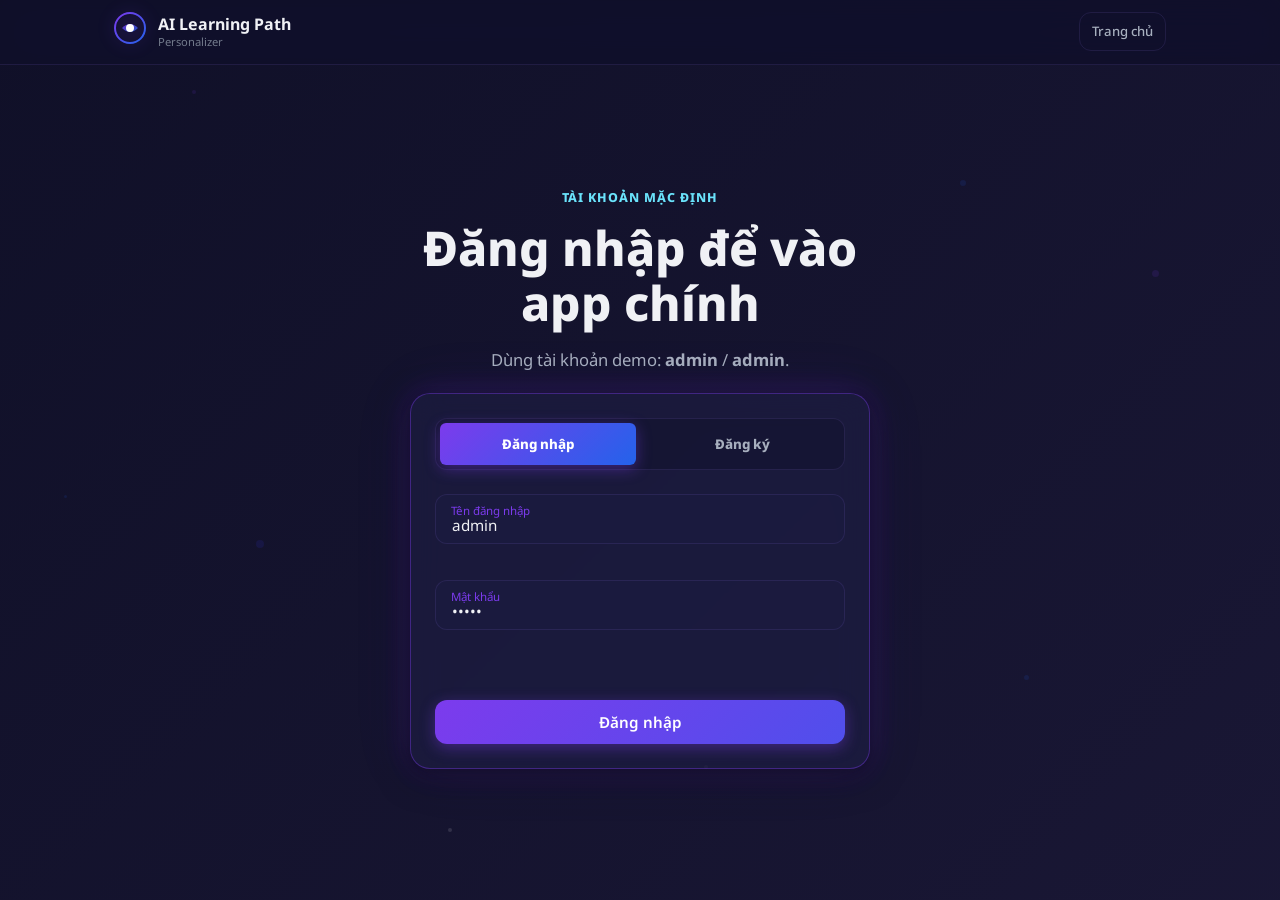
==== codebase/frontend/auth.html @ e53af30b "firstUI" ====
<!DOCTYPE html>
<html lang="vi">
<head>
  <meta charset="UTF-8" />
  <meta name="viewport" content="width=device-width, initial-scale=1.0" />
  <meta name="description" content="Đăng nhập hoặc đăng ký AI Learning Path Personalizer." />
  <title>Đăng nhập | AI Learning Path Personalizer</title>
  <link rel="preconnect" href="https://fonts.googleapis.com" />
  <link rel="preconnect" href="https://fonts.gstatic.com" crossorigin />
  <link href="https://fonts.googleapis.com/css2?family=Noto+Sans:wght@400;500;600;700;800&display=swap&subset=vietnamese" rel="stylesheet" />
  <link rel="stylesheet" href="src/styles.css" />
</head>
<body class="page-auth">
  <div class="bg-particles" aria-hidden="true">
    <div class="particle"></div><div class="particle"></div><div class="particle"></div><div class="particle"></div>
    <div class="particle"></div><div class="particle"></div><div class="particle"></div><div class="particle"></div>
    <div class="particle"></div><div class="particle"></div><div class="particle"></div><div class="particle"></div>
  </div>

  <header class="site-header">
    <div class="header-inner container">
      <a class="logo" href="index.html" aria-label="AI Learning Path Personalizer">
        <div class="logo-icon" aria-hidden="true">
          <svg width="32" height="32" viewBox="0 0 32 32" fill="none">
            <circle cx="16" cy="16" r="15" stroke="url(#logoGrad)" stroke-width="2"/>
            <path d="M8 16 Q16 8 24 16 Q16 24 8 16Z" fill="url(#logoGrad)" opacity="0.8"/>
            <circle cx="16" cy="16" r="4" fill="white"/>
            <defs><linearGradient id="logoGrad" x1="0%" y1="0%" x2="100%" y2="100%"><stop offset="0%" stop-color="#7c3aed"/><stop offset="100%" stop-color="#2563eb"/></linearGradient></defs>
          </svg>
        </div>
        <div class="logo-text">
          <span class="logo-title">AI Learning Path</span>
          <span class="logo-sub">Personalizer</span>
        </div>
      </a>
      <a class="btn-ghost btn-sm" href="index.html">Trang chủ</a>
    </div>
  </header>

  <main class="auth-page-main">
    <section class="auth-section" id="auth-section">
      <div class="container auth-layout">
        <div class="auth-copy">
          <span class="auth-kicker">Tài khoản mặc định</span>
          <h1>Đăng nhập để vào app chính</h1>
          <p>Dùng tài khoản demo: <strong>admin</strong> / <strong>admin</strong>.</p>
        </div>

        <div class="auth-card">
          <div class="auth-tabs" role="tablist" aria-label="Đăng nhập hoặc đăng ký">
            <button class="auth-tab active" id="auth-login-tab" type="button">Đăng nhập</button>
            <button class="auth-tab" id="auth-register-tab" type="button">Đăng ký</button>
          </div>

          <form class="auth-form" id="login-form" novalidate>
            <div class="form-group floating-label-group">
              <input type="text" id="login-email" placeholder=" " autocomplete="username" value="admin" required />
              <label for="login-email">Tên đăng nhập</label>
            </div>
            <div class="form-group floating-label-group">
              <input type="password" id="login-password" placeholder=" " autocomplete="current-password" value="admin" required />
              <label for="login-password">Mật khẩu</label>
            </div>
            <div class="field-error auth-error" id="login-error"></div>
            <button class="btn-primary btn-full" type="submit"><span>Đăng nhập</span></button>
          </form>

          <form class="auth-form hidden" id="register-form" novalidate>
            <div class="form-group floating-label-group">
              <input type="text" id="register-name" placeholder=" " autocomplete="name" maxlength="80" required />
              <label for="register-name">Họ và tên</label>
            </div>
            <div class="form-group floating-label-group">
              <input type="email" id="register-email" placeholder=" " autocomplete="email" required />
              <label for="register-email">Email</label>
            </div>
            <div class="form-group floating-label-group">
              <input type="password" id="register-password" placeholder=" " autocomplete="new-password" minlength="8" required />
              <label for="register-password">Mật khẩu</label>
            </div>
            <div class="field-error auth-error" id="register-error"></div>
            <button class="btn-primary btn-full" type="submit"><span>Tạo tài khoản</span></button>
          </form>
        </div>
      </div>
    </section>
  </main>

  <script src="src/auth-page.js"></script>
</body>
</html>
---- codebase/frontend/src/styles.css ----
/* ============================================================
   AI LEARNING PATH PERSONALIZER — MAIN STYLESHEET
   VinUni Batch 02 · Day 05
   ============================================================ */

/* ─── CSS CUSTOM PROPERTIES (Design Tokens) ─────────────────── */
:root {
  /* Background palette — deep navy/purple gradient */
  --bg-base:        hsl(240, 43%, 11%);   /* #0f0c29 */
  --bg-mid:         hsl(247, 38%, 28%);   /* #302b63 */
  --bg-top:         hsl(243, 30%, 19%);   /* #24243e */
  --bg-card:        hsla(240, 40%, 20%, 0.55);
  --bg-card-hover:  hsla(240, 40%, 25%, 0.70);
  --bg-glass:       hsla(255, 50%, 15%, 0.40);
  --bg-input:       hsla(240, 40%, 18%, 0.70);

  /* Accent — violet → electric blue */
  --accent-violet:  hsl(262, 83%, 58%);   /* #7c3aed */
  --accent-blue:    hsl(221, 83%, 53%);   /* #2563eb */
  --accent-mid:     hsl(240, 83%, 57%);   /* midpoint */
  --accent-glow:    hsla(262, 83%, 58%, 0.35);

  /* Status colors */
  --color-success:  hsl(142, 71%, 45%);
  --color-warning:  hsl(43,  96%, 56%);
  --color-error:    hsl(0,   84%, 60%);
  --color-info:     hsl(200, 95%, 55%);

  /* Text hierarchy */
  --text-primary:   hsl(220, 20%, 95%);
  --text-secondary: hsl(220, 15%, 70%);
  --text-muted:     hsl(220, 10%, 50%);
  --text-inverse:   hsl(240, 43%, 11%);

  /* Border */
  --border-subtle:  hsla(255, 50%, 60%, 0.15);
  --border-accent:  hsla(262, 83%, 58%, 0.40);

  /* Typography */
  --font-display:   'Noto Sans', -apple-system, BlinkMacSystemFont, 'Segoe UI', Arial, sans-serif;
  --font-body:      'Noto Sans', -apple-system, BlinkMacSystemFont, 'Segoe UI', Arial, sans-serif;

  /* Spacing scale */
  --sp-1:  0.25rem;
  --sp-2:  0.5rem;
  --sp-3:  0.75rem;
  --sp-4:  1rem;
  --sp-5:  1.25rem;
  --sp-6:  1.5rem;
  --sp-8:  2rem;
  --sp-10: 2.5rem;
  --sp-12: 3rem;
  --sp-16: 4rem;
  --sp-20: 5rem;

  /* Border radius */
  --radius-sm:  0.375rem;
  --radius-md:  0.75rem;
  --radius-lg:  1.25rem;
  --radius-xl:  2rem;
  --radius-full: 9999px;

  /* Shadows */
  --shadow-card: 0 8px 32px hsla(240,43%,5%,0.5), 0 2px 8px hsla(240,43%,5%,0.3);
  --shadow-glow: 0 0 30px hsla(262,83%,58%,0.25), 0 0 60px hsla(262,83%,58%,0.10);
  --shadow-btn:  0 4px 15px hsla(262,83%,58%,0.4);

  /* Transitions */
  --t-fast:   150ms ease;
  --t-base:   250ms ease;
  --t-slow:   400ms cubic-bezier(0.4, 0, 0.2, 1);
  --t-spring: 500ms cubic-bezier(0.34, 1.56, 0.64, 1);
}

/* ─── KEYFRAME ANIMATIONS ────────────────────────────────────── */

@keyframes fadeIn {
  from { opacity: 0; }
  to   { opacity: 1; }
}

@keyframes slideUp {
  from { opacity: 0; transform: translateY(24px); }
  to   { opacity: 1; transform: translateY(0); }
}

@keyframes slideDown {
  from { opacity: 0; transform: translateY(-16px); }
  to   { opacity: 1; transform: translateY(0); }
}

@keyframes pulse {
  0%, 100% { transform: scale(1);    opacity: 1; }
  50%       { transform: scale(1.15); opacity: 0.7; }
}

@keyframes shimmer {
  0%   { background-position: -200% center; }
  100% { background-position:  200% center; }
}

@keyframes gradientShift {
  0%   { background-position: 0%   50%; }
  50%  { background-position: 100% 50%; }
  100% { background-position: 0%   50%; }
}

@keyframes float {
  0%, 100% { transform: translateY(0)    rotate(0deg); }
  33%       { transform: translateY(-20px) rotate(120deg); }
  66%       { transform: translateY(10px)  rotate(240deg); }
}

@keyframes dashFlow {
  to { stroke-dashoffset: -20; }
}

@keyframes toastIn {
  from { opacity: 0; transform: translateX(100%) scale(0.9); }
  to   { opacity: 1; transform: translateX(0)    scale(1);   }
}

@keyframes toastOut {
  from { opacity: 1; transform: translateX(0)    scale(1);   }
  to   { opacity: 0; transform: translateX(100%) scale(0.9); }
}

@keyframes spin {
  to { transform: rotate(360deg); }
}

@keyframes bounceIn {
  0%   { transform: scale(0.3);  opacity: 0; }
  50%  { transform: scale(1.05); opacity: 1; }
  70%  { transform: scale(0.9);  }
  100% { transform: scale(1);    }
}

@keyframes confettiDrop {
  0%   { transform: translateY(-10px) rotate(0deg);   opacity: 1; }
  100% { transform: translateY(60px)  rotate(360deg); opacity: 0; }
}

/* ─── RESET & BASE ───────────────────────────────────────────── */
*, *::before, *::after {
  box-sizing: border-box;
  margin: 0;
  padding: 0;
}

html {
  font-size: 16px;
  scroll-behavior: smooth;
  -webkit-text-size-adjust: 100%;
}

body {
  font-family: var(--font-body);
  font-synthesis-weight: none;
  text-rendering: optimizeLegibility;
  -webkit-font-smoothing: antialiased;
  background:  var(--bg-base);
  color:       var(--text-primary);
  line-height: 1.6;
  min-height:  100vh;
  overflow-x:  hidden;
  /* Animated gradient background */
  background: linear-gradient(
    135deg,
    hsl(240, 43%, 11%) 0%,
    hsl(247, 38%, 17%) 40%,
    hsl(243, 30%, 15%) 70%,
    hsl(262, 40%, 13%) 100%
  );
  background-size: 400% 400%;
  animation: gradientShift 20s ease infinite;
}

a {
  color: inherit;
  text-decoration: none;
}

button {
  cursor: pointer;
  font-family: var(--font-body);
  border: none;
  background: none;
}

input, textarea, select {
  font-family: var(--font-body);
  color: var(--text-primary);
  background: transparent;
  outline: none;
  border: none;
}

img { max-width: 100%; display: block; }

/* ─── LAYOUT UTILS ───────────────────────────────────────────── */
.container {
  width: 100%;
  max-width: 1100px;
  margin: 0 auto;
  padding: 0 var(--sp-6);
}

.hidden { display: none !important; }
.sr-only {
  position: absolute; width: 1px; height: 1px;
  overflow: hidden; clip: rect(0,0,0,0); white-space: nowrap;
}

/* ─── ANIMATED BACKGROUND PARTICLES ─────────────────────────── */
.bg-particles {
  position: fixed;
  inset: 0;
  pointer-events: none;
  z-index: 0;
  overflow: hidden;
}

.particle {
  position: absolute;
  border-radius: var(--radius-full);
  opacity: 0.12;
  animation: float linear infinite;
}

/* Generate 12 particles with varied sizes, positions, delays */
.particle:nth-child(1)  { width:4px;  height:4px;  background:var(--accent-violet); top:10%; left:15%; animation-duration:18s; animation-delay:0s; }
.particle:nth-child(2)  { width:6px;  height:6px;  background:var(--accent-blue);   top:20%; left:75%; animation-duration:22s; animation-delay:-3s; }
.particle:nth-child(3)  { width:3px;  height:3px;  background:var(--accent-violet); top:40%; left:45%; animation-duration:15s; animation-delay:-7s; }
.particle:nth-child(4)  { width:8px;  height:8px;  background:var(--accent-mid);    top:60%; left:20%; animation-duration:25s; animation-delay:-2s; }
.particle:nth-child(5)  { width:5px;  height:5px;  background:var(--accent-blue);   top:75%; left:80%; animation-duration:20s; animation-delay:-10s; }
.particle:nth-child(6)  { width:4px;  height:4px;  background:white;                top:85%; left:55%; animation-duration:17s; animation-delay:-5s; }
.particle:nth-child(7)  { width:7px;  height:7px;  background:var(--accent-violet); top:30%; left:90%; animation-duration:23s; animation-delay:-8s; }
.particle:nth-child(8)  { width:3px;  height:3px;  background:var(--accent-blue);   top:55%; left:05%; animation-duration:19s; animation-delay:-1s; }
.particle:nth-child(9)  { width:5px;  height:5px;  background:var(--accent-mid);    top:05%; left:60%; animation-duration:21s; animation-delay:-12s; }
.particle:nth-child(10) { width:4px;  height:4px;  background:white;                top:92%; left:35%; animation-duration:16s; animation-delay:-6s; }
.particle:nth-child(11) { width:6px;  height:6px;  background:var(--accent-violet); top:48%; left:65%; animation-duration:24s; animation-delay:-4s; }
.particle:nth-child(12) { width:3px;  height:3px;  background:var(--accent-blue);   top:70%; left:50%; animation-duration:18s; animation-delay:-9s; }

/* ─── SITE HEADER ────────────────────────────────────────────── */
.site-header {
  position: sticky;
  top: 0;
  z-index: 100;
  background: hsla(240, 43%, 11%, 0.85);
  backdrop-filter: blur(20px) saturate(180%);
  -webkit-backdrop-filter: blur(20px) saturate(180%);
  border-bottom: 1px solid var(--border-subtle);
  padding: var(--sp-3) 0;
  animation: slideDown var(--t-slow) both;
}

.header-inner {
  display: flex;
  align-items: center;
  justify-content: space-between;
  gap: var(--sp-4);
}

/* Logo */
.logo { display: flex; align-items: center; gap: var(--sp-3); }
.logo-icon { flex-shrink: 0; filter: drop-shadow(0 0 8px var(--accent-glow)); }
.logo-text  { display: flex; flex-direction: column; line-height: 1.2; }
.logo-title { font-family: var(--font-display); font-weight: 700; font-size: 1rem; color: var(--text-primary); }
.logo-sub   { font-size: 0.7rem; color: var(--text-muted); font-weight: 400; }

/* Header actions */
.header-actions { display: flex; align-items: center; gap: var(--sp-3); }

.account-menu {
  display: flex;
  align-items: center;
  gap: var(--sp-3);
  padding: var(--sp-2);
  border: 1px solid var(--border-subtle);
  border-radius: var(--radius-full);
  background: hsla(240, 40%, 18%, 0.72);
  min-width: 0;
}

.account-avatar {
  width: 34px;
  height: 34px;
  border-radius: var(--radius-full);
  display: grid;
  place-items: center;
  font-weight: 800;
  background: linear-gradient(135deg, var(--accent-violet), var(--accent-blue));
  color: white;
  flex-shrink: 0;
}

.account-copy {
  display: grid;
  line-height: 1.1;
  min-width: 0;
}

.account-name {
  font-size: 0.86rem;
  font-weight: 700;
  max-width: 150px;
  overflow: hidden;
  text-overflow: ellipsis;
  white-space: nowrap;
}

.account-email {
  font-size: 0.72rem;
  color: var(--text-muted);
  max-width: 150px;
  overflow: hidden;
  text-overflow: ellipsis;
  white-space: nowrap;
}

.cost-display {
  display: flex; align-items: center; gap: var(--sp-2);
  background: var(--bg-card);
  border: 1px solid var(--border-subtle);
  border-radius: var(--radius-full);
  padding: var(--sp-2) var(--sp-4);
  font-size: 0.75rem;
  color: var(--text-secondary);
  transition: var(--t-base);
}
.cost-display:hover { border-color: var(--border-accent); color: var(--text-primary); }

.btn-icon {
  width: 38px; height: 38px;
  border-radius: var(--radius-full);
  display: flex; align-items: center; justify-content: center;
  background: var(--bg-card);
  border: 1px solid var(--border-subtle);
  color: var(--text-secondary);
  transition: var(--t-base);
}
.btn-icon:hover {
  background: var(--bg-card-hover);
  border-color: var(--border-accent);
  color: var(--text-primary);
  box-shadow: var(--shadow-glow);
  transform: scale(1.05);
}

/* ─── GRADIENT TEXT UTILITY ──────────────────────────────────── */
.gradient-text {
  background: linear-gradient(135deg, var(--accent-violet), var(--accent-blue));
  background-size: 200% 200%;
  animation: gradientShift 4s ease infinite;
  -webkit-background-clip: text;
  -webkit-text-fill-color: transparent;
  background-clip: text;
}

.hero-title,
.auth-copy h2,
.form-title,
.roadmap-title,
.phase-title,
.milestone-title,
.modal-title {
  overflow: visible;
  padding-block: 0.06em;
  word-break: normal;
  overflow-wrap: break-word;
  hyphens: manual;
}

/* ─── HERO SECTION ───────────────────────────────────────────── */
.hero {
  position: relative;
  overflow: hidden;
  padding: var(--sp-20) 0 var(--sp-16);
  text-align: center;
  z-index: 1;
}

.hero-content {
  position: relative;
  z-index: 2;
  animation: slideUp var(--t-slow) 0.1s both;
}

.hero-badge {
  display: inline-flex;
  align-items: center;
  gap: var(--sp-2);
  background: var(--bg-card);
  border: 1px solid var(--border-accent);
  border-radius: var(--radius-full);
  padding: var(--sp-2) var(--sp-4);
  font-size: 0.8rem;
  color: var(--text-secondary);
  margin-bottom: var(--sp-6);
  animation: fadeIn 0.8s 0.3s both;
}

.pulse-dot {
  width: 8px; height: 8px;
  border-radius: var(--radius-full);
  background: var(--color-success);
  animation: pulse 2s ease-in-out infinite;
  display: inline-block;
  flex-shrink: 0;
}

.hero-title {
  font-family: var(--font-display);
  font-size: clamp(2rem, 5vw, 3.8rem);
  font-weight: 700;
  line-height: 1.22;
  color: var(--text-primary);
  margin-bottom: var(--sp-5);
  letter-spacing: 0;
}

.hero-title .gradient-text {
  display: block;
}

.hero-subtitle {
  font-size: clamp(1rem, 2vw, 1.15rem);
  color: var(--text-secondary);
  max-width: 560px;
  margin: 0 auto var(--sp-8);
  line-height: 1.7;
}

.hero-stats {
  display: flex;
  align-items: center;
  justify-content: center;
  gap: var(--sp-6);
  margin-bottom: var(--sp-8);
  animation: fadeIn 0.8s 0.5s both;
}

.stat-item {
  display: flex;
  flex-direction: column;
  align-items: center;
}

.stat-number {
  font-family: var(--font-display);
  font-size: 1.8rem;
  font-weight: 800;
  color: var(--text-primary);
  line-height: 1;
  background: linear-gradient(135deg, var(--accent-violet), var(--accent-blue));
  -webkit-background-clip: text;
  -webkit-text-fill-color: transparent;
  background-clip: text;
}

.stat-label {
  font-size: 0.78rem;
  color: var(--text-muted);
  margin-top: var(--sp-1);
}

.stat-divider {
  width: 1px;
  height: 40px;
  background: var(--border-subtle);
}

/* Hero decorative orbs */
.hero-orb {
  position: absolute;
  border-radius: var(--radius-full);
  filter: blur(80px);
  pointer-events: none;
  z-index: 1;
}
.orb-1 {
  width: 400px; height: 400px;
  background: hsla(262, 83%, 58%, 0.15);
  top: -100px; left: -100px;
  animation: float 20s ease-in-out infinite;
}
.orb-2 {
  width: 300px; height: 300px;
  background: hsla(221, 83%, 53%, 0.12);
  top: 0; right: -80px;
  animation: float 25s ease-in-out infinite reverse;
}
.orb-3 {
  width: 200px; height: 200px;
  background: hsla(240, 83%, 57%, 0.10);
  bottom: 0; left: 50%;
  animation: float 15s ease-in-out infinite 5s;
}

/* ─── BUTTONS ────────────────────────────────────────────────── */
.btn-primary {
  display: inline-flex;
  align-items: center;
  justify-content: center;
  gap: var(--sp-2);
  background: linear-gradient(135deg, var(--accent-violet), var(--accent-blue));
  background-size: 200% 200%;
  color: white;
  font-family: var(--font-body);
  font-weight: 600;
  font-size: 0.95rem;
  padding: var(--sp-3) var(--sp-6);
  border-radius: var(--radius-md);
  border: none;
  cursor: pointer;
  transition: var(--t-spring);
  box-shadow: var(--shadow-btn);
  position: relative;
  overflow: hidden;
}
.btn-primary::before {
  content: '';
  position: absolute;
  inset: 0;
  background: linear-gradient(135deg, var(--accent-blue), var(--accent-violet));
  opacity: 0;
  transition: opacity var(--t-base);
}
.btn-primary:hover { transform: translateY(-2px) scale(1.02); box-shadow: 0 8px 25px hsla(262,83%,58%,0.5); }
.btn-primary:hover::before { opacity: 1; }
.btn-primary:active { transform: translateY(0) scale(0.98); }
.btn-primary:disabled {
  opacity: 0.5;
  cursor: not-allowed;
  transform: none;
  box-shadow: none;
}
.btn-primary span, .btn-primary svg { position: relative; z-index: 1; }

.btn-full { width: 100%; }

.btn-ghost {
  display: inline-flex;
  align-items: center;
  justify-content: center;
  gap: var(--sp-2);
  background: transparent;
  color: var(--text-secondary);
  font-family: var(--font-body);
  font-weight: 500;
  font-size: 0.9rem;
  padding: var(--sp-3) var(--sp-5);
  border-radius: var(--radius-md);
  border: 1px solid var(--border-subtle);
  cursor: pointer;
  transition: var(--t-base);
}
.btn-ghost:hover {
  background: var(--bg-card);
  border-color: var(--border-accent);
  color: var(--text-primary);
  transform: translateY(-1px);
}
.btn-ghost:disabled { opacity: 0.4; cursor: not-allowed; transform: none; }

.btn-danger {
  display: inline-flex;
  align-items: center;
  justify-content: center;
  gap: var(--sp-2);
  background: hsla(0,84%,60%,0.15);
  color: var(--color-error);
  font-weight: 600;
  font-size: 0.85rem;
  padding: var(--sp-2) var(--sp-4);
  border-radius: var(--radius-sm);
  border: 1px solid hsla(0,84%,60%,0.3);
  cursor: pointer;
  transition: var(--t-base);
}
.btn-danger:hover {
  background: hsla(0,84%,60%,0.25);
  transform: translateY(-1px);
}

.btn-sm { font-size: 0.82rem; padding: var(--sp-2) var(--sp-3); }

/* Hero CTA specific */
.hero-cta {
  font-size: 1.05rem;
  padding: var(--sp-4) var(--sp-8);
  border-radius: var(--radius-lg);
  animation: slideUp 0.8s 0.4s both;
}

.page-landing {
  height: 100vh;
  overflow: hidden;
}

.landing-main {
  height: calc(100vh - 65px);
  min-height: 0;
}

.landing-hero {
  position: relative;
  z-index: 1;
  height: 100%;
  min-height: 0;
  display: flex;
  align-items: center;
  padding: var(--sp-6) 0;
}

.landing-hero-inner {
  display: grid;
  grid-template-columns: minmax(0, 1fr) minmax(320px, 430px);
  align-items: center;
  gap: var(--sp-10);
}

.landing-copy .hero-title,
.landing-copy .hero-subtitle {
  text-align: left;
  margin-inline: 0;
}

.landing-actions {
  display: flex;
  gap: var(--sp-3);
  flex-wrap: wrap;
  align-items: center;
}

.hero-cta-secondary {
  padding: var(--sp-4) var(--sp-6);
  border-radius: var(--radius-lg);
}

.landing-preview {
  display: grid;
  gap: var(--sp-4);
}

.preview-step {
  background: var(--bg-card);
  border: 1px solid var(--border-subtle);
  border-radius: var(--radius-md);
  padding: var(--sp-4);
  box-shadow: var(--shadow-card);
}

.preview-step.active {
  border-color: var(--border-accent);
  background: hsla(262, 83%, 58%, 0.1);
}

.preview-step span {
  display: inline-block;
  color: var(--accent-blue);
  font-weight: 800;
  font-size: 0.76rem;
  margin-bottom: var(--sp-2);
}

.preview-step strong {
  display: block;
  color: var(--text-primary);
  font-size: 1rem;
  margin-bottom: var(--sp-1);
}

.preview-step p {
  color: var(--text-secondary);
  font-size: 0.86rem;
  line-height: 1.55;
}

.landing-band {
  position: relative;
  z-index: 1;
  padding: var(--sp-8) 0 var(--sp-16);
}

.landing-grid {
  display: grid;
  grid-template-columns: repeat(3, 1fr);
  gap: var(--sp-4);
}

.landing-grid > div {
  border-top: 1px solid var(--border-subtle);
  padding-top: var(--sp-4);
}

.auth-page-main {
  position: relative;
  z-index: 1;
  min-height: calc(100vh - 76px);
  display: flex;
  align-items: center;
  justify-content: center;
}

.auth-copy h1 {
  font-family: var(--font-display);
  font-size: clamp(2rem, 5vw, 3rem);
  line-height: 1.15;
  font-weight: 800;
  color: var(--text-primary);
  margin-bottom: var(--sp-4);
  letter-spacing: 0;
}

.page-auth .auth-section {
  width: 100%;
  padding: var(--sp-8) 0;
}

.page-auth .auth-layout {
  grid-template-columns: minmax(0, 460px);
  justify-content: center;
  gap: var(--sp-5);
}

.page-auth .auth-copy {
  max-width: 460px;
  text-align: center;
  margin: 0 auto;
}

.page-auth .auth-card {
  width: 100%;
}

/* ─── APP CONTAINER ──────────────────────────────────────────── */
.app-container {
  position: relative;
  z-index: 1;
  padding-bottom: var(--sp-16);
}

.page-workspace {
  height: 100vh;
  overflow: hidden;
}

.page-workspace .site-header {
  position: static;
}

.workspace-page-shell {
  position: relative;
  z-index: 1;
  height: calc(100vh - 65px);
  width: 100%;
  padding: var(--sp-4);
  overflow: hidden;
}

.workspace-results {
  max-width: none;
  height: 100%;
  margin: 0;
  display: flex;
  flex-direction: column;
  gap: var(--sp-4);
}

.workspace-results .confidence-header {
  margin-bottom: 0;
}

.workspace-results .alert {
  margin-bottom: 0;
}

.workspace-results .split-workspace {
  min-height: 0;
  flex: 1;
  height: 100%;
}

.workspace-results .workspace-panel {
  min-height: 0;
  height: 100%;
  display: flex;
  flex-direction: column;
}

.workspace-results .chat-container {
  flex: 1;
  height: auto;
}

.workspace-results .roadmap-panel {
  min-height: 0;
}

.workspace-results .roadmap-tree {
  flex: 1;
}

/* ─── AUTH SECTION ──────────────────────────────────────────── */
.auth-section {
  position: relative;
  z-index: 1;
  padding: var(--sp-16) 0 var(--sp-10);
}

.auth-layout {
  display: grid;
  grid-template-columns: minmax(0, 0.9fr) minmax(340px, 440px);
  gap: var(--sp-10);
  align-items: center;
}

.auth-copy { max-width: 560px; }

.auth-kicker {
  display: inline-flex;
  color: hsl(190, 95%, 70%);
  font-weight: 800;
  font-size: 0.78rem;
  text-transform: uppercase;
  letter-spacing: 0.08em;
  margin-bottom: var(--sp-3);
}

.auth-copy h2 {
  font-family: var(--font-display);
  font-size: clamp(2rem, 3.2vw, 3rem);
  font-weight: 700;
  line-height: 1.28;
  letter-spacing: 0;
  margin-bottom: var(--sp-4);
}

.auth-copy p {
  color: var(--text-secondary);
  font-size: 1.04rem;
}

.auth-card {
  background: var(--bg-card);
  border: 1px solid var(--border-accent);
  border-radius: var(--radius-lg);
  padding: var(--sp-6);
  box-shadow: var(--shadow-card), var(--shadow-glow);
  backdrop-filter: blur(16px);
}

.auth-tabs {
  display: grid;
  grid-template-columns: repeat(2, 1fr);
  gap: var(--sp-2);
  padding: var(--sp-1);
  background: hsla(240, 40%, 14%, 0.72);
  border: 1px solid var(--border-subtle);
  border-radius: var(--radius-md);
  margin-bottom: var(--sp-6);
}

.auth-tab {
  min-height: 42px;
  border-radius: var(--radius-sm);
  color: var(--text-secondary);
  font-weight: 800;
  transition: all var(--t-base);
}

.auth-tab.active {
  color: white;
  background: linear-gradient(135deg, var(--accent-violet), var(--accent-blue));
  box-shadow: var(--shadow-btn);
}

.auth-form {
  display: grid;
  gap: var(--sp-4);
}

.auth-error { min-height: 1.2rem; }

/* ─── STEP INDICATOR ─────────────────────────────────────────── */
.step-indicator {
  display: flex;
  align-items: center;
  justify-content: center;
  gap: 0;
  margin-bottom: var(--sp-8);
  animation: fadeIn 0.5s both;
}

.step-item {
  display: flex;
  flex-direction: column;
  align-items: center;
  gap: var(--sp-2);
}

.step-circle {
  width: 40px; height: 40px;
  border-radius: var(--radius-full);
  background: var(--bg-card);
  border: 2px solid var(--border-subtle);
  display: flex; align-items: center; justify-content: center;
  font-family: var(--font-display);
  font-weight: 700;
  font-size: 0.9rem;
  color: var(--text-muted);
  transition: var(--t-slow);
}

.step-item.active   .step-circle {
  background: linear-gradient(135deg, var(--accent-violet), var(--accent-blue));
  border-color: transparent;
  color: white;
  box-shadow: var(--shadow-btn);
}
.step-item.completed .step-circle {
  background: var(--color-success);
  border-color: transparent;
  color: white;
}

.step-label {
  font-size: 0.75rem;
  color: var(--text-muted);
  transition: color var(--t-base);
}
.step-item.active   .step-label { color: var(--text-primary); }
.step-item.completed .step-label { color: var(--color-success); }

.step-line {
  flex: 1;
  height: 2px;
  min-width: 80px;
  max-width: 160px;
  background: var(--border-subtle);
  margin: 0 var(--sp-3);
  margin-bottom: var(--sp-5);
  transition: background var(--t-slow);
  position: relative;
  overflow: hidden;
}
.step-line.active::after {
  content: '';
  position: absolute;
  inset: 0;
  background: linear-gradient(90deg, var(--accent-violet), var(--accent-blue));
  animation: shimmer 1.5s ease both;
}

/* ─── FORM CARDS (glassmorphism) ─────────────────────────────── */
.form-section { max-width: 580px; margin: 0 auto; }

.form-card {
  background: var(--bg-card);
  backdrop-filter: blur(24px) saturate(180%);
  -webkit-backdrop-filter: blur(24px) saturate(180%);
  border: 1px solid var(--border-subtle);
  border-radius: var(--radius-xl);
  padding: var(--sp-8);
  box-shadow: var(--shadow-card);
  animation: slideUp var(--t-slow) both;
  transition: var(--t-slow);
}
.form-card:hover {
  border-color: var(--border-accent);
  box-shadow: var(--shadow-card), var(--shadow-glow);
}

.form-card-header { margin-bottom: var(--sp-8); }

.form-title {
  font-family: var(--font-display);
  font-size: 1.5rem;
  font-weight: 700;
  color: var(--text-primary);
  display: flex;
  align-items: center;
  gap: var(--sp-3);
  margin-bottom: var(--sp-2);
}

.title-icon { font-size: 1.4rem; }

.form-subtitle {
  color: var(--text-secondary);
  font-size: 0.9rem;
  line-height: 1.6;
}

/* ─── FLOATING LABEL FORM GROUPS ─────────────────────────────── */
.form-group { margin-bottom: var(--sp-5); }

.floating-label-group {
  position: relative;
}

.floating-label-group input,
.floating-label-group select {
  width: 100%;
  background: var(--bg-input);
  border: 1px solid var(--border-subtle);
  border-radius: var(--radius-md);
  padding: 1.25rem var(--sp-4) 0.5rem;
  font-size: 0.95rem;
  color: var(--text-primary);
  transition: var(--t-base);
  appearance: none;
  -webkit-appearance: none;
}
.floating-label-group input:focus,
.floating-label-group select:focus {
  border-color: var(--accent-violet);
  box-shadow: 0 0 0 3px hsla(262,83%,58%,0.2);
  background: var(--bg-card-hover);
}

.floating-label-group label {
  position: absolute;
  top: 50%;
  left: var(--sp-4);
  transform: translateY(-50%);
  font-size: 0.95rem;
  color: var(--text-muted);
  transition: var(--t-base);
  pointer-events: none;
  white-space: nowrap;
}

/* Raise label when input has value or is focused */
.floating-label-group input:not(:placeholder-shown) ~ label,
.floating-label-group input:focus ~ label,
.floating-label-group select:focus ~ label,
.floating-label-group select.has-value ~ label {
  top: 0.5rem;
  transform: translateY(0);
  font-size: 0.72rem;
  color: var(--accent-violet);
}

/* Select arrow */
.floating-label-group select {
  background-image: url("data:image/svg+xml,%3Csvg xmlns='http://www.w3.org/2000/svg' width='12' height='12' viewBox='0 0 24 24' fill='none' stroke='%237c3aed' stroke-width='2'%3E%3Cpolyline points='6 9 12 15 18 9'/%3E%3C/svg%3E");
  background-repeat: no-repeat;
  background-position: right var(--sp-4) center;
  padding-right: var(--sp-10);
}

.field-error {
  font-size: 0.78rem;
  color: var(--color-error);
  margin-top: var(--sp-1);
  min-height: 1.1em;
  padding-left: var(--sp-1);
}

.required { color: var(--color-error); }

.form-textarea {
  width: 100%;
  background: var(--bg-input);
  border: 1px solid var(--border-subtle);
  border-radius: var(--radius-md);
  padding: var(--sp-3) var(--sp-4);
  font-size: 0.9rem;
  color: var(--text-primary);
  resize: vertical;
  transition: var(--t-base);
}
.form-textarea:focus {
  border-color: var(--accent-violet);
  box-shadow: 0 0 0 3px hsla(262,83%,58%,0.2);
}
.form-textarea::placeholder { color: var(--text-muted); }

/* ─── QUIZ STYLES ────────────────────────────────────────────── */
.quiz-header-row {
  display: flex;
  align-items: flex-start;
  justify-content: space-between;
  gap: var(--sp-4);
  margin-bottom: var(--sp-3);
}

.quiz-timer-badge {
  display: flex;
  align-items: center;
  gap: var(--sp-2);
  background: var(--bg-card-hover);
  border: 1px solid var(--border-subtle);
  border-radius: var(--radius-full);
  padding: var(--sp-2) var(--sp-3);
  font-size: 0.8rem;
  color: var(--text-secondary);
  flex-shrink: 0;
}

.quiz-progress-wrap {
  display: flex;
  align-items: center;
  gap: var(--sp-3);
  margin-top: var(--sp-4);
}

.quiz-progress-bar {
  flex: 1;
  height: 6px;
  background: var(--bg-input);
  border-radius: var(--radius-full);
  overflow: hidden;
}

.quiz-progress-fill {
  height: 100%;
  background: linear-gradient(90deg, var(--accent-violet), var(--accent-blue));
  border-radius: var(--radius-full);
  transition: width 0.5s cubic-bezier(0.4, 0, 0.2, 1);
}

.quiz-progress-label {
  font-size: 0.78rem;
  color: var(--text-muted);
  white-space: nowrap;
  min-width: 70px;
  text-align: right;
}

/* Question Card */
.question-card {
  background: var(--bg-input);
  border: 1px solid var(--border-subtle);
  border-radius: var(--radius-lg);
  padding: var(--sp-6);
  margin-bottom: var(--sp-6);
  animation: slideUp var(--t-base) both;
}

.question-number {
  display: inline-block;
  background: linear-gradient(135deg, var(--accent-violet), var(--accent-blue));
  color: white;
  font-family: var(--font-display);
  font-size: 0.78rem;
  font-weight: 700;
  padding: var(--sp-1) var(--sp-3);
  border-radius: var(--radius-full);
  margin-bottom: var(--sp-3);
  letter-spacing: 0.05em;
  text-transform: uppercase;
}

.question-text {
  font-family: var(--font-display);
  font-size: 1.05rem;
  font-weight: 600;
  color: var(--text-primary);
  line-height: 1.5;
  margin-bottom: var(--sp-5);
}

.options-grid {
  display: grid;
  gap: var(--sp-3);
}

.option-btn {
  display: flex;
  align-items: center;
  gap: var(--sp-3);
  background: var(--bg-card);
  border: 1.5px solid var(--border-subtle);
  border-radius: var(--radius-md);
  padding: var(--sp-3) var(--sp-4);
  font-size: 0.9rem;
  color: var(--text-secondary);
  text-align: left;
  cursor: pointer;
  transition: var(--t-base);
  width: 100%;
  font-family: var(--font-body);
}

.option-btn:hover:not(:disabled) {
  border-color: var(--accent-violet);
  color: var(--text-primary);
  background: var(--bg-card-hover);
  transform: translateX(4px);
}

.option-btn .opt-label {
  width: 26px; height: 26px;
  border-radius: var(--radius-full);
  background: var(--bg-input);
  border: 1px solid var(--border-subtle);
  display: flex; align-items: center; justify-content: center;
  font-size: 0.78rem;
  font-weight: 700;
  flex-shrink: 0;
  transition: var(--t-base);
}

.option-btn.selected {
  border-color: var(--accent-violet);
  background: hsla(262,83%,58%,0.12);
  color: var(--text-primary);
}
.option-btn.selected .opt-label {
  background: var(--accent-violet);
  color: white;
  border-color: transparent;
}

.option-btn.correct {
  border-color: var(--color-success);
  background: hsla(142,71%,45%,0.12);
  color: var(--color-success);
}
.option-btn.correct .opt-label {
  background: var(--color-success);
  color: white;
  border-color: transparent;
}

.option-btn.wrong {
  border-color: var(--color-error);
  background: hsla(0,84%,60%,0.10);
  color: var(--color-error);
}
.option-btn.wrong .opt-label {
  background: var(--color-error);
  color: white;
  border-color: transparent;
}

.option-btn:disabled { cursor: default; }

.question-feedback {
  min-height: 1.4em;
  font-size: 0.85rem;
  font-weight: 500;
  margin-top: var(--sp-3);
  transition: var(--t-base);
}
.question-feedback.correct { color: var(--color-success); }
.question-feedback.wrong   { color: var(--color-error);   }

/* Quiz Navigation */
.quiz-nav {
  display: flex;
  align-items: center;
  justify-content: space-between;
  gap: var(--sp-4);
}

.quiz-dots {
  display: flex;
  gap: var(--sp-2);
  flex-wrap: wrap;
  justify-content: center;
}

.quiz-dot {
  width: 8px; height: 8px;
  border-radius: var(--radius-full);
  background: var(--border-subtle);
  transition: var(--t-base);
  cursor: pointer;
}
.quiz-dot.answered { background: var(--accent-violet); }
.quiz-dot.active   { background: var(--accent-blue); width: 20px; }
.quiz-dot.correct  { background: var(--color-success); }
.quiz-dot.wrong    { background: var(--color-error); }

/* ─── RESULTS SECTION ────────────────────────────────────────── */
.results-section {
  max-width: 900px;
  margin: 0 auto;
  animation: slideUp var(--t-slow) both;
}

/* Confidence Header */
.confidence-header {
  display: grid;
  grid-template-columns: 1fr auto;
  gap: var(--sp-5);
  margin-bottom: var(--sp-6);
}

.confidence-card, .score-card {
  background: var(--bg-card);
  backdrop-filter: blur(20px);
  -webkit-backdrop-filter: blur(20px);
  border: 1px solid var(--border-subtle);
  border-radius: var(--radius-lg);
  padding: var(--sp-5);
  transition: var(--t-base);
}
.confidence-card:hover, .score-card:hover {
  border-color: var(--border-accent);
  box-shadow: var(--shadow-glow);
}

.confidence-label, .score-label {
  font-size: 0.78rem;
  text-transform: uppercase;
  letter-spacing: 0.08em;
  color: var(--text-muted);
  margin-bottom: var(--sp-3);
}

.confidence-meter-wrap {
  display: flex;
  align-items: center;
  gap: var(--sp-3);
  margin-bottom: var(--sp-3);
}

.confidence-meter {
  flex: 1;
  height: 10px;
  background: var(--bg-input);
  border-radius: var(--radius-full);
  overflow: hidden;
}

.confidence-fill {
  height: 100%;
  border-radius: var(--radius-full);
  background: linear-gradient(90deg, var(--color-error), var(--color-warning), var(--color-success));
  background-size: 200% 100%;
  transition: width 1.2s cubic-bezier(0.4, 0, 0.2, 1);
}

.confidence-value {
  font-family: var(--font-display);
  font-weight: 700;
  font-size: 1.1rem;
  color: var(--text-primary);
  min-width: 45px;
  text-align: right;
}

.confidence-badge {
  display: inline-flex;
  align-items: center;
  gap: var(--sp-2);
  font-size: 0.82rem;
  font-weight: 500;
}
.confidence-badge .badge-dot {
  width: 8px; height: 8px;
  border-radius: var(--radius-full);
  background: var(--color-success);
}

.score-card { text-align: center; min-width: 120px; }
.score-value {
  font-family: var(--font-display);
  font-size: 2.2rem;
  font-weight: 800;
  background: linear-gradient(135deg, var(--accent-violet), var(--accent-blue));
  -webkit-background-clip: text;
  -webkit-text-fill-color: transparent;
  background-clip: text;
  line-height: 1;
  margin-bottom: var(--sp-2);
}
.score-level {
  font-size: 0.82rem;
  color: var(--text-secondary);
  font-weight: 500;
}

/* ─── ALERT BANNERS ──────────────────────────────────────────── */
.alert {
  display: flex;
  align-items: flex-start;
  gap: var(--sp-4);
  border-radius: var(--radius-lg);
  padding: var(--sp-4) var(--sp-5);
  margin-bottom: var(--sp-5);
  font-size: 0.9rem;
  line-height: 1.5;
  animation: slideDown var(--t-slow) both;
}
.alert svg { flex-shrink: 0; margin-top: 2px; }
.alert div { flex: 1; }
.alert strong { display: block; font-weight: 600; margin-bottom: var(--sp-1); }
.alert p { color: var(--text-secondary); font-size: 0.85rem; margin: 0; }

.alert-fallback {
  background: hsla(43,96%,56%,0.08);
  border: 1px solid hsla(43,96%,56%,0.3);
  color: var(--color-warning);
}
.alert-fallback svg { color: var(--color-warning); }

.alert-failure {
  background: hsla(0,84%,60%,0.08);
  border: 1px solid hsla(0,84%,60%,0.3);
  color: var(--color-error);
}
.alert-failure svg { color: var(--color-error); }

/* ─── SPLIT WORKSPACE ───────────────────────────────────────── */
.split-workspace {
  display: grid;
  grid-template-columns: minmax(0, 1fr) minmax(360px, 0.95fr);
  gap: var(--sp-5);
  align-items: stretch;
}

.workspace-panel {
  background: var(--bg-card);
  backdrop-filter: blur(24px);
  -webkit-backdrop-filter: blur(24px);
  border: 1px solid var(--border-subtle);
  border-radius: var(--radius-lg);
  overflow: hidden;
  box-shadow: var(--shadow-card);
  min-width: 0;
  display: flex;
  flex-direction: column;
}

.workspace-panel-header {
  display: flex;
  align-items: center;
  justify-content: space-between;
  border-bottom: 1px solid var(--border-subtle);
  background: hsla(240,40%,15%,0.6);
  padding: var(--sp-4) var(--sp-5);
}

.workspace-panel-title {
  display: flex;
  align-items: center;
  gap: var(--sp-2);
  font-family: var(--font-body);
  font-size: 1rem;
  font-weight: 700;
  color: var(--text-primary);
  margin: 0;
}

/* ─── CHAT INTERFACE ─────────────────────────────────────────── */
.chat-container {
  display: flex;
  flex-direction: column;
  height: 620px;
  min-height: 0;
  padding: var(--sp-5);
}

.chat-messages {
  flex: 1;
  overflow-y: auto;
  overflow-x: hidden;
  padding: var(--sp-4) var(--sp-2);
  display: flex;
  flex-direction: column;
  gap: var(--sp-4);
  scroll-behavior: smooth;
}

/* Custom scrollbar */
.chat-messages::-webkit-scrollbar { width: 4px; }
.chat-messages::-webkit-scrollbar-track { background: transparent; }
.chat-messages::-webkit-scrollbar-thumb {
  background: var(--border-subtle);
  border-radius: var(--radius-full);
}
.chat-messages::-webkit-scrollbar-thumb:hover { background: var(--accent-violet); }

/* Message bubbles */
.msg {
  display: flex;
  gap: var(--sp-3);
  animation: slideUp var(--t-base) both;
  max-width: 100%;
  min-width: 0;
}

.msg.user {
  align-self: flex-end;
  flex-direction: row-reverse;
}

.msg-avatar {
  width: 34px; height: 34px;
  border-radius: var(--radius-full);
  display: flex; align-items: center; justify-content: center;
  font-size: 1rem;
  flex-shrink: 0;
  align-self: flex-end;
}
.msg.ai   .msg-avatar { background: linear-gradient(135deg, hsla(262,83%,58%,0.3), hsla(221,83%,53%,0.3)); }
.msg.user .msg-avatar { background: linear-gradient(135deg, var(--accent-violet), var(--accent-blue)); }

.msg-bubble {
  border-radius: var(--radius-lg);
  padding: var(--sp-3) var(--sp-4);
  font-size: 0.9rem;
  line-height: 1.6;
  position: relative;
  word-break: break-word;
  overflow-wrap: anywhere;
}

.msg.ai .msg-bubble {
  background: var(--bg-card-hover);
  border: 1px solid var(--border-subtle);
  color: var(--text-primary);
  border-bottom-left-radius: var(--sp-1);
}

.msg.user .msg-bubble {
  background: linear-gradient(135deg, var(--accent-violet), var(--accent-blue));
  color: white;
  border-bottom-right-radius: var(--sp-1);
  box-shadow: 0 4px 15px hsla(262,83%,58%,0.3);
}

.msg-time {
  font-size: 0.7rem;
  color: var(--text-muted);
  margin-top: var(--sp-1);
  text-align: right;
}
.msg.user .msg-time { text-align: left; }

/* Typing indicator */
.typing-indicator {
  display: flex;
  gap: 4px;
  padding: var(--sp-3) var(--sp-4);
  background: var(--bg-card-hover);
  border: 1px solid var(--border-subtle);
  border-radius: var(--radius-lg);
  border-bottom-left-radius: var(--sp-1);
  width: fit-content;
}
.typing-dot {
  width: 7px; height: 7px;
  border-radius: var(--radius-full);
  background: var(--text-muted);
  animation: pulse 1.2s ease-in-out infinite;
}
.typing-dot:nth-child(2) { animation-delay: 0.15s; }
.typing-dot:nth-child(3) { animation-delay: 0.3s; }

/* Rate limit bar */
.rate-limit-bar {
  display: flex;
  align-items: center;
  gap: var(--sp-3);
  padding: var(--sp-2) var(--sp-3);
  background: hsla(240,40%,15%,0.5);
  border-top: 1px solid var(--border-subtle);
  font-size: 0.78rem;
  flex-wrap: wrap;
}

.rate-limit-info {
  display: flex;
  align-items: center;
  gap: var(--sp-1);
  color: var(--text-muted);
  white-space: nowrap;
}

.rate-limit-track {
  flex: 1;
  min-width: 60px;
  height: 4px;
  background: var(--bg-input);
  border-radius: var(--radius-full);
  overflow: hidden;
}

.rate-limit-fill {
  height: 100%;
  background: linear-gradient(90deg, var(--accent-violet), var(--accent-blue));
  border-radius: var(--radius-full);
  transition: width var(--t-slow);
}

.rate-limit-timer {
  color: var(--color-warning);
  font-size: 0.78rem;
  white-space: nowrap;
}

/* Chat Input */
.chat-input-wrap {
  border-top: 1px solid var(--border-subtle);
  padding-top: var(--sp-4);
}

.chat-input-inner {
  display: flex;
  gap: var(--sp-3);
  align-items: flex-end;
  background: var(--bg-input);
  border: 1px solid var(--border-subtle);
  border-radius: var(--radius-lg);
  padding: var(--sp-3) var(--sp-3) var(--sp-3) var(--sp-4);
  transition: border-color var(--t-base), box-shadow var(--t-base);
}
.chat-input-inner:focus-within {
  border-color: var(--accent-violet);
  box-shadow: 0 0 0 3px hsla(262,83%,58%,0.2);
}

.chat-input {
  flex: 1;
  background: transparent;
  border: none;
  outline: none;
  font-size: 0.9rem;
  color: var(--text-primary);
  resize: none;
  line-height: 1.5;
  max-height: 120px;
  overflow-y: auto;
  font-family: var(--font-body);
}
.chat-input::placeholder { color: var(--text-muted); }

.chat-input-actions {
  display: flex;
  flex-direction: column;
  align-items: flex-end;
  gap: var(--sp-2);
  flex-shrink: 0;
}

.char-count {
  font-size: 0.7rem;
  color: var(--text-muted);
  white-space: nowrap;
}
.char-count.near-limit { color: var(--color-warning); }
.char-count.at-limit   { color: var(--color-error); }

.btn-send {
  width: 38px; height: 38px;
  border-radius: var(--radius-md);
  background: linear-gradient(135deg, var(--accent-violet), var(--accent-blue));
  color: white;
  display: flex; align-items: center; justify-content: center;
  border: none;
  cursor: pointer;
  transition: var(--t-spring);
  flex-shrink: 0;
  box-shadow: 0 2px 8px hsla(262,83%,58%,0.4);
}
.btn-send:hover:not(:disabled) {
  transform: scale(1.08) translateY(-1px);
  box-shadow: 0 4px 15px hsla(262,83%,58%,0.5);
}
.btn-send:active:not(:disabled) { transform: scale(0.95); }
.btn-send:disabled { opacity: 0.4; cursor: not-allowed; }

.chat-hint {
  font-size: 0.72rem;
  color: var(--text-muted);
  margin-top: var(--sp-2);
  text-align: right;
}
.chat-hint kbd {
  background: var(--bg-input);
  border: 1px solid var(--border-subtle);
  border-radius: 3px;
  padding: 0 4px;
  font-family: var(--font-body);
  font-size: 0.68rem;
}

/* ─── ROADMAP COMPONENT ──────────────────────────────────────── */
.roadmap-header {
  display: flex;
  align-items: flex-start;
  justify-content: space-between;
  gap: var(--sp-4);
  margin-bottom: var(--sp-6);
  flex-wrap: wrap;
  padding: var(--sp-5) var(--sp-5) 0;
}

.roadmap-title {
  font-family: var(--font-display);
  font-size: 1.2rem;
  font-weight: 700;
  color: var(--text-primary);
  margin-bottom: var(--sp-1);
}
.roadmap-subtitle {
  font-size: 0.85rem;
  color: var(--text-secondary);
}
.roadmap-actions { display: flex; gap: var(--sp-2); flex-wrap: wrap; }

/* Tree layout */
.roadmap-tree {
  position: relative;
  flex: 1;
  min-height: 0;
  overflow-y: auto;
  overflow-x: hidden;
  padding: 0 var(--sp-5);
}

.roadmap-tree::-webkit-scrollbar { width: 4px; }
.roadmap-tree::-webkit-scrollbar-track { background: transparent; }
.roadmap-tree::-webkit-scrollbar-thumb {
  background: var(--border-subtle);
  border-radius: var(--radius-full);
}

.roadmap-legend {
  padding: var(--sp-4) var(--sp-5);
}

/* Phase group */
.roadmap-phase {
  margin-bottom: var(--sp-8);
  animation: slideUp var(--t-slow) both;
}

.roadmap-phase-header {
  display: flex;
  align-items: center;
  gap: var(--sp-4);
  margin-bottom: var(--sp-5);
}

.phase-number {
  width: 40px; height: 40px;
  border-radius: var(--radius-full);
  background: linear-gradient(135deg, var(--accent-violet), var(--accent-blue));
  display: flex; align-items: center; justify-content: center;
  font-family: var(--font-display);
  font-weight: 700;
  font-size: 0.9rem;
  color: white;
  flex-shrink: 0;
  box-shadow: 0 0 20px hsla(262,83%,58%,0.4);
}

.phase-title {
  font-family: var(--font-display);
  font-size: 1.05rem;
  font-weight: 700;
  color: var(--text-primary);
}
.phase-duration {
  font-size: 0.78rem;
  color: var(--text-muted);
  margin-top: 2px;
}

.phase-line {
  flex: 1;
  height: 1px;
  background: var(--border-subtle);
}

/* Milestones grid inside a phase */
.milestones-list {
  display: flex;
  flex-direction: column;
  gap: var(--sp-3);
  padding-left: var(--sp-10);
  position: relative;
}

/* Connecting vertical line */
.milestones-list::before {
  content: '';
  position: absolute;
  left: calc(var(--sp-10) - 21px);
  top: 0; bottom: 0;
  width: 2px;
  background: repeating-linear-gradient(
    to bottom,
    var(--border-accent) 0px,
    var(--border-accent) 6px,
    transparent 6px,
    transparent 12px
  );
  background-size: 2px 12px;
}

/* Milestone card */
.milestone-card {
  background: var(--bg-card);
  border: 1px solid var(--border-subtle);
  border-radius: var(--radius-lg);
  padding: var(--sp-4) var(--sp-5);
  display: flex;
  align-items: flex-start;
  gap: var(--sp-4);
  cursor: pointer;
  transition: var(--t-base);
  position: relative;
  animation: slideUp 0.4s both;
}
.milestone-card:hover:not(.locked) {
  border-color: var(--border-accent);
  background: var(--bg-card-hover);
  transform: translateX(6px);
  box-shadow: var(--shadow-glow);
}

.milestone-card.locked {
  opacity: 0.5;
  cursor: not-allowed;
  filter: grayscale(0.4);
}

.milestone-card.completed { border-color: hsla(142,71%,45%,0.4); background: hsla(142,71%,45%,0.05); }
.milestone-card.active    { border-color: var(--border-accent);  background: hsla(262,83%,58%,0.07); }

/* Node dot (connects to the vertical line) */
.milestone-node {
  position: absolute;
  left: calc(-1 * var(--sp-6) - 5px);
  top: 50%;
  transform: translateY(-50%);
  width: 12px; height: 12px;
  border-radius: var(--radius-full);
  background: var(--bg-card);
  border: 2px solid var(--border-subtle);
  transition: var(--t-base);
}
.milestone-card.active    .milestone-node { background: var(--accent-violet); border-color: var(--accent-violet); box-shadow: 0 0 12px var(--accent-glow); }
.milestone-card.completed .milestone-node { background: var(--color-success); border-color: var(--color-success); }
.milestone-card.locked    .milestone-node { background: var(--text-muted); border-color: var(--text-muted); }

.milestone-icon {
  font-size: 1.4rem;
  flex-shrink: 0;
  line-height: 1;
}

.milestone-body { flex: 1; min-width: 0; }
.milestone-title {
  font-family: var(--font-display);
  font-weight: 600;
  font-size: 0.95rem;
  color: var(--text-primary);
  margin-bottom: var(--sp-1);
}

.milestone-desc {
  font-size: 0.82rem;
  color: var(--text-secondary);
  line-height: 1.5;
  margin-bottom: var(--sp-2);
}

.milestone-meta {
  display: flex;
  gap: var(--sp-3);
  flex-wrap: wrap;
  align-items: center;
}

.milestone-tag {
  display: inline-flex;
  align-items: center;
  gap: var(--sp-1);
  background: hsla(262,83%,58%,0.12);
  color: var(--accent-violet);
  font-size: 0.72rem;
  font-weight: 600;
  padding: 2px var(--sp-2);
  border-radius: var(--radius-full);
  border: 1px solid hsla(262,83%,58%,0.25);
}

.milestone-time {
  font-size: 0.75rem;
  color: var(--text-muted);
  display: flex; align-items: center; gap: 4px;
}

.milestone-check {
  flex-shrink: 0;
  width: 28px; height: 28px;
  border-radius: var(--radius-full);
  border: 2px solid var(--border-subtle);
  display: flex; align-items: center; justify-content: center;
  transition: var(--t-spring);
  color: transparent;
  background: transparent;
  cursor: pointer;
  font-size: 0.9rem;
}
.milestone-card.completed .milestone-check {
  background: var(--color-success);
  border-color: var(--color-success);
  color: white;
}

/* Skeleton loading */
.roadmap-skeleton {
  display: flex;
  flex-direction: column;
  gap: var(--sp-8);
}

.skel-phase { display: flex; flex-direction: column; gap: var(--sp-3); }
.skel-phase-title {
  height: 20px; width: 200px;
  border-radius: var(--radius-sm);
  background: var(--bg-card-hover);
}
.skel-milestone {
  height: 76px;
  border-radius: var(--radius-lg);
  background: var(--bg-card-hover);
}

.skeleton-shimmer {
  background: linear-gradient(
    90deg,
    var(--bg-card-hover) 25%,
    var(--bg-card)       50%,
    var(--bg-card-hover) 75%
  );
  background-size: 200% 100%;
  animation: shimmer 1.5s infinite linear;
}

/* Roadmap legend */
.roadmap-legend {
  display: flex;
  gap: var(--sp-5);
  flex-wrap: wrap;
  justify-content: center;
  margin-top: var(--sp-6);
  padding-top: var(--sp-4);
  border-top: 1px solid var(--border-subtle);
}
.legend-item {
  display: flex; align-items: center; gap: var(--sp-2);
  font-size: 0.78rem; color: var(--text-secondary);
}
.legend-dot {
  width: 10px; height: 10px;
  border-radius: var(--radius-full);
}
.dot-completed { background: var(--color-success); }
.dot-active    { background: var(--accent-violet); box-shadow: 0 0 8px var(--accent-glow); }
.dot-locked    { background: var(--text-muted); }

/* ─── MODALS ─────────────────────────────────────────────────── */
.modal-overlay {
  position: fixed;
  inset: 0;
  background: hsla(240,43%,5%,0.7);
  backdrop-filter: blur(8px);
  -webkit-backdrop-filter: blur(8px);
  z-index: 200;
  display: flex;
  align-items: center;
  justify-content: center;
  padding: var(--sp-4);
  animation: fadeIn var(--t-base) both;
}
.modal-overlay.hidden { display: none; }

.modal-card {
  background: hsla(243, 35%, 18%, 0.95);
  backdrop-filter: blur(40px);
  -webkit-backdrop-filter: blur(40px);
  border: 1px solid var(--border-accent);
  border-radius: var(--radius-xl);
  padding: var(--sp-8);
  width: 100%;
  max-width: 460px;
  position: relative;
  box-shadow: var(--shadow-card), var(--shadow-glow);
  animation: bounceIn var(--t-spring) both;
}

.modal-close {
  position: absolute;
  top: var(--sp-4);
  right: var(--sp-4);
  width: 32px; height: 32px;
  border-radius: var(--radius-full);
  background: var(--bg-card);
  border: 1px solid var(--border-subtle);
  color: var(--text-muted);
  display: flex; align-items: center; justify-content: center;
  cursor: pointer;
  transition: var(--t-base);
}
.modal-close:hover {
  background: hsla(0,84%,60%,0.15);
  border-color: var(--color-error);
  color: var(--color-error);
}

.modal-icon  { font-size: 2.5rem; margin-bottom: var(--sp-4); }
.modal-title {
  font-family: var(--font-display);
  font-size: 1.4rem;
  font-weight: 700;
  color: var(--text-primary);
  margin-bottom: var(--sp-2);
}
.modal-subtitle {
  font-size: 0.88rem;
  color: var(--text-secondary);
  line-height: 1.6;
  margin-bottom: var(--sp-6);
}

/* Star Rating */
.star-rating {
  display: flex;
  gap: var(--sp-2);
  justify-content: center;
  margin-bottom: var(--sp-3);
}
.star-btn {
  font-size: 2.2rem;
  color: var(--border-subtle);
  cursor: pointer;
  transition: var(--t-spring);
  line-height: 1;
  padding: var(--sp-1);
}
.star-btn:hover,
.star-btn.active { color: var(--color-warning); transform: scale(1.2); }
.star-btn.active { animation: bounceIn 0.3s var(--t-spring) both; }

.star-label-text {
  text-align: center;
  font-size: 0.85rem;
  color: var(--text-muted);
  margin-bottom: var(--sp-4);
  min-height: 1.3em;
}

.modal-actions {
  display: flex;
  gap: var(--sp-3);
  justify-content: flex-end;
}

/* Support modal options */
.support-options {
  display: flex;
  flex-direction: column;
  gap: var(--sp-3);
}

.support-option {
  display: flex;
  align-items: center;
  gap: var(--sp-3);
  background: var(--bg-card);
  border: 1px solid var(--border-subtle);
  border-radius: var(--radius-md);
  padding: var(--sp-4);
  transition: border-color var(--t-base);
}
.support-option:hover { border-color: var(--border-accent); }

.support-option-icon { font-size: 1.3rem; flex-shrink: 0; }
.support-option-content { flex: 1; min-width: 0; }
.support-option-content strong { display: block; font-size: 0.88rem; color: var(--text-primary); margin-bottom: 2px; }
.support-option-content p { font-size: 0.78rem; color: var(--text-muted); margin: 0; }

/* ─── TOAST NOTIFICATIONS ────────────────────────────────────── */
.toast-container {
  position: fixed;
  top: var(--sp-6);
  right: var(--sp-6);
  z-index: 300;
  display: flex;
  flex-direction: column;
  gap: var(--sp-3);
  pointer-events: none;
}

.toast {
  display: flex;
  align-items: center;
  gap: var(--sp-3);
  background: hsla(243,35%,20%,0.95);
  backdrop-filter: blur(20px);
  -webkit-backdrop-filter: blur(20px);
  border: 1px solid var(--border-subtle);
  border-radius: var(--radius-lg);
  padding: var(--sp-3) var(--sp-4);
  min-width: 280px;
  max-width: 380px;
  pointer-events: auto;
  box-shadow: var(--shadow-card);
  animation: toastIn var(--t-base) both;
}
.toast.closing { animation: toastOut var(--t-base) forwards; }

.toast-icon { font-size: 1.2rem; flex-shrink: 0; }
.toast-body { flex: 1; min-width: 0; }
.toast-title   { font-size: 0.88rem; font-weight: 600; color: var(--text-primary); }
.toast-message { font-size: 0.8rem; color: var(--text-secondary); margin-top: 2px; }
.toast-close {
  color: var(--text-muted);
  cursor: pointer;
  padding: var(--sp-1);
  font-size: 1rem;
  line-height: 1;
  transition: color var(--t-base);
  flex-shrink: 0;
}
.toast-close:hover { color: var(--text-primary); }

/* Toast variants via left border */
.toast.success { border-left: 3px solid var(--color-success); }
.toast.error   { border-left: 3px solid var(--color-error);   }
.toast.warning { border-left: 3px solid var(--color-warning);  }
.toast.info    { border-left: 3px solid var(--color-info);     }

/* ─── SITE FOOTER ────────────────────────────────────────────── */
.site-footer {
  position: relative;
  z-index: 1;
  background: hsla(240,43%,8%,0.8);
  border-top: 1px solid var(--border-subtle);
  padding: var(--sp-6) 0;
  backdrop-filter: blur(10px);
  -webkit-backdrop-filter: blur(10px);
}

.footer-inner {
  display: flex;
  align-items: center;
  justify-content: space-between;
  flex-wrap: wrap;
  gap: var(--sp-4);
}

.footer-brand { display: flex; flex-direction: column; gap: var(--sp-1); }
.footer-logo-text {
  font-family: var(--font-display);
  font-weight: 700;
  font-size: 0.9rem;
  background: linear-gradient(135deg, var(--accent-violet), var(--accent-blue));
  -webkit-background-clip: text;
  -webkit-text-fill-color: transparent;
  background-clip: text;
}
.footer-tagline { font-size: 0.72rem; color: var(--text-muted); }

.footer-links { display: flex; gap: var(--sp-4); }
.footer-link {
  font-size: 0.8rem;
  color: var(--text-muted);
  transition: color var(--t-base);
}
.footer-link:hover { color: var(--text-primary); }

.footer-copy { font-size: 0.75rem; color: var(--text-muted); }

/* ─── LOADING SPINNER ────────────────────────────────────────── */
.spinner {
  width: 20px; height: 20px;
  border: 2px solid var(--border-subtle);
  border-top-color: var(--accent-violet);
  border-radius: var(--radius-full);
  animation: spin 0.7s linear infinite;
  display: inline-block;
}

/* ─── MISC UTILITY STYLES ────────────────────────────────────── */
.badge {
  display: inline-flex;
  align-items: center;
  gap: var(--sp-1);
  font-size: 0.72rem;
  font-weight: 600;
  padding: 2px var(--sp-2);
  border-radius: var(--radius-full);
}
.badge-green  { background: hsla(142,71%,45%,0.15); color: var(--color-success); border: 1px solid hsla(142,71%,45%,0.3); }
.badge-yellow { background: hsla(43,96%,56%,0.15);  color: var(--color-warning); border: 1px solid hsla(43,96%,56%,0.3); }
.badge-red    { background: hsla(0,84%,60%,0.15);   color: var(--color-error);   border: 1px solid hsla(0,84%,60%,0.3);  }

/* Milestone Resource Links Styling */
.milestone-links {
  display: flex;
  flex-wrap: wrap;
  gap: var(--sp-2);
  margin-top: var(--sp-3);
  width: 100%;
}
.milestone-link-btn {
  display: inline-flex;
  align-items: center;
  gap: var(--sp-1-5);
  background: rgba(255, 255, 255, 0.04);
  border: 1px solid rgba(255, 255, 255, 0.1);
  padding: 4px 10px;
  border-radius: var(--radius-md);
  font-size: 0.78rem;
  color: var(--text-muted);
  text-decoration: none;
  transition: var(--t-base);
  pointer-events: auto; /* ensure click works inside milestone card */
}
.milestone-link-btn:hover {
  background: rgba(124, 58, 237, 0.15);
  border-color: var(--accent-violet);
  color: var(--text-light);
  transform: translateY(-1px);
}

/* ─── MEDIA QUERIES (Mobile Responsive) ─────────────────────── */
@media (max-width: 768px) {
  :root { --sp-8: 1.5rem; --sp-12: 2rem; }

  .hero { padding: var(--sp-12) 0 var(--sp-10); }
  .hero-title { font-size: 1.8rem; }

  .header-inner { gap: var(--sp-2); }
  .cost-display { display: none; }
  .logo-text    { display: none; }
  .account-copy { display: none; }
  .account-menu { padding: var(--sp-1); gap: var(--sp-2); }
  .auth-layout { grid-template-columns: 1fr; gap: var(--sp-6); }
  .auth-section { padding: var(--sp-10) 0 var(--sp-8); }
  .auth-copy h2 { font-size: 2rem; }
  .auth-copy h1 { font-size: 2rem; }
  .landing-hero-inner { grid-template-columns: 1fr; gap: var(--sp-8); }
  .landing-copy .hero-title,
  .landing-copy .hero-subtitle { text-align: center; margin-inline: auto; }
  .landing-actions { justify-content: center; }
  .landing-grid { grid-template-columns: 1fr; }
  .page-landing .landing-main { height: calc(100vh - 58px); }
  .page-landing .landing-hero { padding: var(--sp-4) 0; }
  .page-landing .landing-hero-inner { gap: var(--sp-5); }
  .page-landing .landing-preview { display: none; }
  .page-landing .hero-badge { margin-bottom: var(--sp-4); }
  .page-landing .hero-title { font-size: 2rem; margin-bottom: var(--sp-3); }
  .page-landing .hero-subtitle { margin-bottom: var(--sp-5); }

  .confidence-header { grid-template-columns: 1fr; }
  .score-card { text-align: left; }

  .split-workspace { grid-template-columns: 1fr; }
  .chat-container { height: 520px; padding: var(--sp-4); }
  .roadmap-panel { min-height: 520px; }
  .page-workspace { overflow: auto; height: auto; min-height: 100vh; }
  .page-workspace .workspace-page-shell { height: auto; min-height: calc(100vh - 58px); overflow: visible; }
  .page-workspace .workspace-results { height: auto; }
  .page-workspace .workspace-results .split-workspace { height: auto; }
  .page-workspace .workspace-results .chat-container { height: 480px; }
  .page-workspace .workspace-results .roadmap-panel { min-height: 480px; }

  .milestones-list { padding-left: var(--sp-6); }
  .milestones-list::before { left: calc(var(--sp-6) - 21px); }

  .modal-card { padding: var(--sp-6); max-width: calc(100vw - 2rem); }

  .footer-inner { flex-direction: column; text-align: center; }
  .footer-links { justify-content: center; }

  .hero-stats { gap: var(--sp-4); }
  .stat-number { font-size: 1.4rem; }

  .roadmap-header { flex-direction: column; }
  .quiz-nav { gap: var(--sp-2); }
  .quiz-nav .btn-ghost, .quiz-nav .btn-primary { font-size: 0.8rem; padding: var(--sp-2) var(--sp-3); }

  .toast-container { right: var(--sp-3); left: var(--sp-3); }
  .toast { min-width: unset; max-width: 100%; }
}

@media (max-width: 480px) {
  .container { padding: 0 var(--sp-4); }
  .form-card  { padding: var(--sp-5); border-radius: var(--radius-lg); }
  .workspace-panel-header { padding: var(--sp-3) var(--sp-4); }
  .roadmap-header { padding: var(--sp-4) var(--sp-4) 0; }
  .roadmap-tree { padding: 0 var(--sp-4); }
  .hero-stats { display: none; }
  .step-line  { min-width: 40px; }
}

/* ─── PRINT STYLES ───────────────────────────────────────────── */
@media print {
  .site-header, .bg-particles, .hero, .chat-container,
  .modal-overlay, .toast-container, .site-footer { display: none; }
  body { background: white; color: black; }
  .roadmap-phase { page-break-inside: avoid; }
}
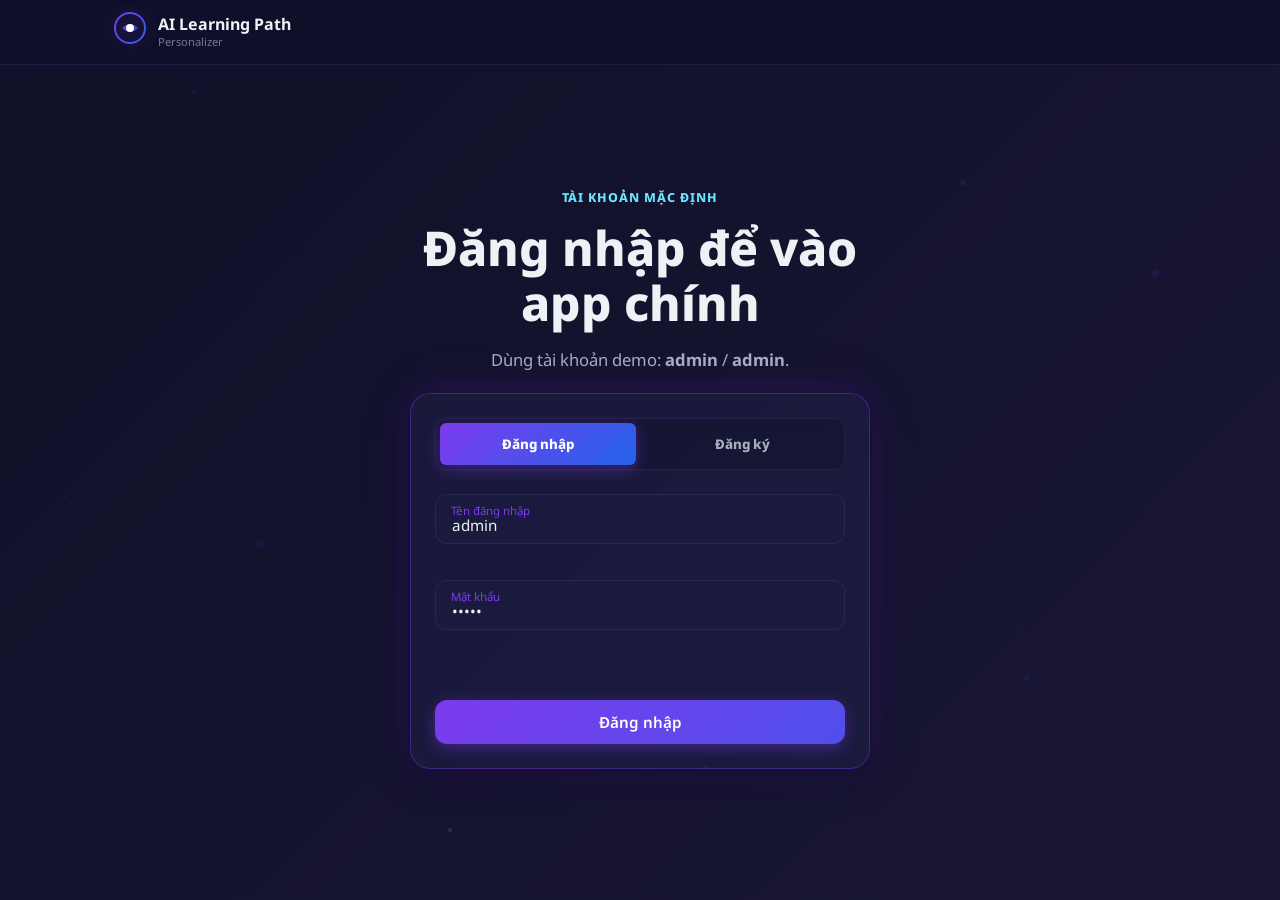
==== commit 1e585056: "small fix" ====
--- a/codebase/frontend/auth.html
+++ b/codebase/frontend/auth.html
@@ -33,7 +33,6 @@
           <span class="logo-sub">Personalizer</span>
         </div>
       </a>
-      <a class="btn-ghost btn-sm" href="index.html">Trang chủ</a>
     </div>
   </header>
 
--- a/codebase/frontend/src/styles.css
+++ b/codebase/frontend/src/styles.css
@@ -599,6 +599,29 @@
   overflow: hidden;
 }
 
+.landing-3d-canvas {
+  position: fixed;
+  inset: 0;
+  width: 100vw;
+  height: 100vh;
+  z-index: 0;
+  pointer-events: none;
+  opacity: 0.78;
+}
+
+.page-landing::after {
+  content: '';
+  position: fixed;
+  inset: 0;
+  z-index: 0;
+  pointer-events: none;
+  background:
+    linear-gradient(90deg, hsla(240, 43%, 9%, 0.72) 0%, hsla(240, 43%, 9%, 0.42) 34%, transparent 62%),
+    radial-gradient(circle at 72% 34%, hsla(190, 95%, 60%, 0.12), transparent 28%),
+    radial-gradient(circle at 30% 72%, hsla(262, 83%, 58%, 0.12), transparent 32%),
+    linear-gradient(180deg, transparent 0%, hsla(240, 43%, 8%, 0.36) 100%);
+}
+
 .landing-main {
   height: calc(100vh - 65px);
   min-height: 0;
@@ -616,7 +639,7 @@
 
 .landing-hero-inner {
   display: grid;
-  grid-template-columns: minmax(0, 1fr) minmax(320px, 430px);
+  grid-template-columns: minmax(320px, 520px) 1fr;
   align-items: center;
   gap: var(--sp-10);
 }
@@ -627,6 +650,11 @@
   margin-inline: 0;
 }
 
+.landing-copy {
+  position: relative;
+  z-index: 2;
+}
+
 .landing-actions {
   display: flex;
   gap: var(--sp-3);
@@ -637,45 +665,6 @@
 .hero-cta-secondary {
   padding: var(--sp-4) var(--sp-6);
   border-radius: var(--radius-lg);
-}
-
-.landing-preview {
-  display: grid;
-  gap: var(--sp-4);
-}
-
-.preview-step {
-  background: var(--bg-card);
-  border: 1px solid var(--border-subtle);
-  border-radius: var(--radius-md);
-  padding: var(--sp-4);
-  box-shadow: var(--shadow-card);
-}
-
-.preview-step.active {
-  border-color: var(--border-accent);
-  background: hsla(262, 83%, 58%, 0.1);
-}
-
-.preview-step span {
-  display: inline-block;
-  color: var(--accent-blue);
-  font-weight: 800;
-  font-size: 0.76rem;
-  margin-bottom: var(--sp-2);
-}
-
-.preview-step strong {
-  display: block;
-  color: var(--text-primary);
-  font-size: 1rem;
-  margin-bottom: var(--sp-1);
-}
-
-.preview-step p {
-  color: var(--text-secondary);
-  font-size: 0.86rem;
-  line-height: 1.55;
 }
 
 .landing-band {
@@ -751,6 +740,10 @@
   position: static;
 }
 
+.page-workspace .site-header .container {
+  max-width: none;
+}
+
 .workspace-page-shell {
   position: relative;
   z-index: 1;
@@ -769,6 +762,17 @@
   gap: var(--sp-4);
 }
 
+.workspace-toolbar {
+  display: flex;
+  justify-content: flex-end;
+  align-items: center;
+  min-height: 36px;
+}
+
+.workspace-toggle {
+  background: hsla(240, 40%, 16%, 0.72);
+}
+
 .workspace-results .confidence-header {
   margin-bottom: 0;
 }
@@ -801,6 +805,78 @@
 
 .workspace-results .roadmap-tree {
   flex: 1;
+}
+
+.workspace-panel-actions {
+  display: flex;
+  align-items: center;
+  gap: var(--sp-2);
+}
+
+.btn-panel-action {
+  width: 34px;
+  height: 34px;
+  border-radius: var(--radius-sm);
+}
+
+.page-workspace .workspace-page-shell {
+  max-width: none;
+}
+
+.page-workspace .workspace-results {
+  width: 100%;
+  max-width: none;
+  margin: 0;
+  animation: none;
+}
+
+.page-workspace .workspace-results .confidence-header {
+  margin-bottom: 0;
+}
+
+.page-workspace .workspace-results .split-workspace {
+  width: 100%;
+}
+
+.page-workspace:not(.chat-expanded) .workspace-results .split-workspace {
+  grid-template-columns: minmax(0, 75fr) minmax(260px, 25fr) !important;
+}
+
+.page-workspace.summary-hidden .confidence-header,
+.page-workspace.summary-hidden #fallback-alert,
+.page-workspace.summary-hidden #failure-alert {
+  display: none !important;
+}
+
+.page-workspace.chat-expanded .workspace-toolbar,
+.page-workspace.chat-expanded .confidence-header,
+.page-workspace.chat-expanded #fallback-alert,
+.page-workspace.chat-expanded #failure-alert,
+.page-workspace.chat-expanded .roadmap-panel,
+.page-workspace.chat-expanded .site-header {
+  display: none !important;
+}
+
+.page-workspace.chat-expanded .workspace-page-shell {
+  height: 100vh;
+  padding: var(--sp-3);
+}
+
+.page-workspace.chat-expanded .workspace-results {
+  gap: 0;
+}
+
+.page-workspace.chat-expanded .split-workspace {
+  grid-template-columns: 1fr;
+  gap: 0;
+}
+
+.page-workspace.chat-expanded .chat-panel {
+  border-radius: var(--radius-md);
+}
+
+.page-workspace.chat-expanded .chat-container {
+  padding: var(--sp-5);
 }
 
 /* ─── AUTH SECTION ──────────────────────────────────────────── */
@@ -1411,7 +1487,7 @@
 /* ─── SPLIT WORKSPACE ───────────────────────────────────────── */
 .split-workspace {
   display: grid;
-  grid-template-columns: minmax(0, 1fr) minmax(360px, 0.95fr);
+  grid-template-columns: minmax(0, 3fr) minmax(280px, 1fr);
   gap: var(--sp-5);
   align-items: stretch;
 }
@@ -2266,9 +2342,17 @@
   .page-workspace { overflow: auto; height: auto; min-height: 100vh; }
   .page-workspace .workspace-page-shell { height: auto; min-height: calc(100vh - 58px); overflow: visible; }
   .page-workspace .workspace-results { height: auto; }
-  .page-workspace .workspace-results .split-workspace { height: auto; }
+  .page-workspace .workspace-results .split-workspace {
+    height: auto;
+    grid-template-columns: 1fr !important;
+  }
   .page-workspace .workspace-results .chat-container { height: 480px; }
   .page-workspace .workspace-results .roadmap-panel { min-height: 480px; }
+  .page-workspace.chat-expanded { overflow: hidden; height: 100vh; min-height: 0; }
+  .page-workspace.chat-expanded .workspace-page-shell { height: 100vh; min-height: 0; overflow: hidden; }
+  .page-workspace.chat-expanded .workspace-results,
+  .page-workspace.chat-expanded .workspace-results .split-workspace { height: 100%; }
+  .page-workspace.chat-expanded .workspace-results .chat-container { height: auto; }
 
   .milestones-list { padding-left: var(--sp-6); }
   .milestones-list::before { left: calc(var(--sp-6) - 21px); }
@@ -2306,3 +2390,175 @@
   body { background: white; color: black; }
   .roadmap-phase { page-break-inside: avoid; }
 }
+
+/* ============================================================
+   AUTH UI: user badge, role nav, login modal, admin dashboard
+   ============================================================ */
+
+.auth-badge {
+  display: flex;
+  align-items: center;
+  gap: 0.5rem;
+}
+.user-pill {
+  display: inline-flex;
+  align-items: center;
+  gap: 0.4rem;
+  padding: 0.3rem 0.75rem;
+  background: rgba(255, 255, 255, 0.06);
+  border: 1px solid rgba(255, 255, 255, 0.1);
+  border-radius: 999px;
+  font-size: 0.82rem;
+  color: #e5e7eb;
+}
+.user-pill-dot {
+  width: 8px; height: 8px; border-radius: 50%;
+  background: var(--role-color, #6b7280);
+  box-shadow: 0 0 8px var(--role-color, #6b7280);
+}
+.user-pill-id { font-weight: 600; }
+.user-pill-role {
+  font-size: 0.72rem;
+  padding: 0.1rem 0.5rem;
+  background: var(--role-color, #6b7280);
+  color: #fff;
+  border-radius: 999px;
+  text-transform: uppercase;
+  letter-spacing: 0.5px;
+}
+
+.role-nav {
+  background: rgba(15, 23, 42, 0.5);
+  border-top: 1px solid rgba(255, 255, 255, 0.05);
+  border-bottom: 1px solid rgba(255, 255, 255, 0.05);
+  padding: 0.5rem 0;
+}
+.role-nav-inner {
+  display: flex;
+  align-items: center;
+  gap: 1.25rem;
+  font-size: 0.9rem;
+}
+.role-nav-link {
+  color: #cbd5e1;
+  text-decoration: none;
+  padding: 0.4rem 0.75rem;
+  border-radius: 6px;
+  transition: all 0.15s;
+}
+.role-nav-link:hover { background: rgba(124, 58, 237, 0.15); color: #fff; }
+.role-nav-info {
+  margin-left: auto;
+  color: #94a3b8;
+  font-size: 0.8rem;
+}
+
+.login-form { display: flex; flex-direction: column; gap: 0.85rem; text-align: left; }
+.login-form .form-group label { display: block; font-size: 0.85rem; color: #cbd5e1; margin-bottom: 0.3rem; }
+.login-form input, .login-form select {
+  width: 100%;
+  padding: 0.55rem 0.75rem;
+  border-radius: 8px;
+  border: 1px solid rgba(255, 255, 255, 0.12);
+  background: rgba(15, 23, 42, 0.6);
+  color: #f1f5f9;
+  font-size: 0.95rem;
+  font-family: inherit;
+}
+.login-form input:focus, .login-form select:focus {
+  outline: none;
+  border-color: #7c3aed;
+  box-shadow: 0 0 0 3px rgba(124, 58, 237, 0.25);
+}
+.login-error {
+  min-height: 1.25rem;
+  font-size: 0.85rem;
+  color: #ef4444;
+}
+.login-hint { margin-top: 1rem; font-size: 0.8rem; color: #94a3b8; }
+.login-hint summary { cursor: pointer; padding: 0.4rem 0; }
+.login-hint ul { margin: 0.5rem 0 0 1.25rem; padding: 0; }
+.login-hint code {
+  background: rgba(0,0,0,0.4);
+  padding: 0.1rem 0.4rem;
+  border-radius: 4px;
+  font-size: 0.78rem;
+  color: #fbbf24;
+}
+
+.admin-dashboard {
+  margin: 2rem auto;
+  padding: 2rem;
+  background: rgba(15, 23, 42, 0.55);
+  border: 1px solid rgba(124, 58, 237, 0.2);
+  border-radius: 16px;
+}
+.admin-title { font-size: 1.5rem; margin: 0 0 0.4rem; color: #f1f5f9; }
+.admin-subtitle { color: #94a3b8; margin: 0 0 1.5rem; font-size: 0.9rem; }
+.admin-tabs { display: flex; gap: 0.5rem; margin-bottom: 1.25rem; border-bottom: 1px solid rgba(255,255,255,0.08); }
+.admin-tab {
+  background: transparent;
+  border: none;
+  padding: 0.6rem 1rem;
+  color: #94a3b8;
+  cursor: pointer;
+  font-size: 0.9rem;
+  border-bottom: 2px solid transparent;
+  transition: all 0.15s;
+}
+.admin-tab:hover { color: #cbd5e1; }
+.admin-tab.active { color: #c4b5fd; border-bottom-color: #7c3aed; }
+.admin-panel { padding: 1rem 0; }
+.admin-panel.hidden { display: none; }
+.admin-toolbar { display: flex; align-items: center; gap: 0.75rem; margin-bottom: 1rem; }
+.admin-toolbar label { font-size: 0.85rem; color: #94a3b8; }
+.admin-toolbar select, .admin-toolbar input[type="date"] {
+  padding: 0.4rem 0.6rem;
+  border-radius: 6px;
+  border: 1px solid rgba(255,255,255,0.1);
+  background: rgba(15,23,42,0.6);
+  color: #f1f5f9;
+  font-size: 0.85rem;
+}
+.admin-table-wrap { overflow-x: auto; border-radius: 8px; border: 1px solid rgba(255,255,255,0.06); }
+.admin-table { width: 100%; border-collapse: collapse; font-size: 0.85rem; }
+.admin-table th, .admin-table td {
+  padding: 0.6rem 0.8rem;
+  text-align: left;
+  border-bottom: 1px solid rgba(255,255,255,0.05);
+}
+.admin-table th { background: rgba(124,58,237,0.12); color: #c4b5fd; font-weight: 600; font-size: 0.78rem; text-transform: uppercase; letter-spacing: 0.5px; }
+.admin-table tbody tr:hover { background: rgba(124,58,237,0.05); }
+.admin-table .admin-empty { text-align: center; color: #94a3b8; padding: 1.5rem; }
+.admin-table .badge {
+  display: inline-block; padding: 0.15rem 0.5rem; border-radius: 999px;
+  font-size: 0.72rem; font-weight: 600;
+}
+.admin-table .badge-pending  { background: rgba(245,158,11,0.2); color: #fbbf24; }
+.admin-table .badge-resolved { background: rgba(16,185,129,0.2); color: #6ee7b7; }
+.cost-summary {
+  display: flex; gap: 1rem; flex-wrap: wrap; margin-bottom: 1rem;
+}
+.cost-summary .stat {
+  background: rgba(15,23,42,0.6);
+  border: 1px solid rgba(255,255,255,0.06);
+  border-radius: 8px;
+  padding: 0.75rem 1.25rem;
+  min-width: 140px;
+}
+.cost-summary .stat-label { font-size: 0.72rem; color: #94a3b8; text-transform: uppercase; letter-spacing: 0.5px; }
+.cost-summary .stat-value { font-size: 1.4rem; font-weight: 700; color: #f1f5f9; margin-top: 0.25rem; }
+.cost-summary .stat-value.warn { color: #fbbf24; }
+.cost-summary .stat-value.danger { color: #ef4444; }
+.resolve-modal textarea {
+  width: 100%;
+  min-height: 80px;
+  padding: 0.5rem;
+  border-radius: 6px;
+  border: 1px solid rgba(255,255,255,0.1);
+  background: rgba(15,23,42,0.6);
+  color: #f1f5f9;
+  font-family: inherit;
+  font-size: 0.9rem;
+  resize: vertical;
+}
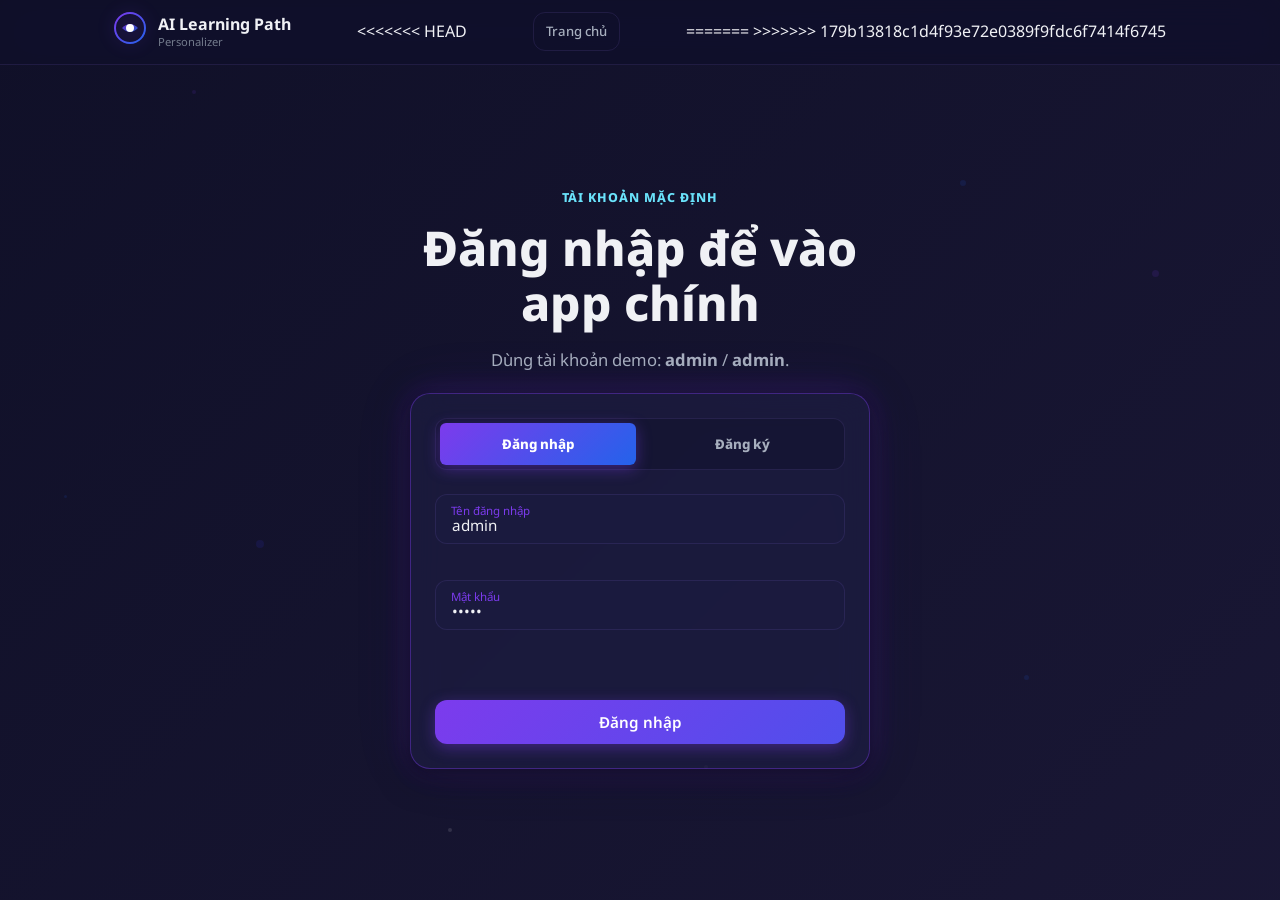
==== commit 9a2d89fa: "reload slide" ====
--- a/codebase/frontend/auth.html
+++ b/codebase/frontend/auth.html
@@ -33,6 +33,10 @@
           <span class="logo-sub">Personalizer</span>
         </div>
       </a>
+<<<<<<< HEAD
+      <a class="btn-ghost btn-sm" href="index.html">Trang chủ</a>
+=======
+>>>>>>> 179b13818c1d4f93e72e0389f9fdc6f7414f6745
     </div>
   </header>
 
--- a/codebase/frontend/src/styles.css
+++ b/codebase/frontend/src/styles.css
@@ -838,10 +838,13 @@
   width: 100%;
 }
 
+<<<<<<< HEAD
+=======
 .page-workspace:not(.chat-expanded) .workspace-results .split-workspace {
   grid-template-columns: minmax(0, 75fr) minmax(260px, 25fr) !important;
 }
 
+>>>>>>> 179b13818c1d4f93e72e0389f9fdc6f7414f6745
 .page-workspace.summary-hidden .confidence-header,
 .page-workspace.summary-hidden #fallback-alert,
 .page-workspace.summary-hidden #failure-alert {
@@ -1487,7 +1490,11 @@
 /* ─── SPLIT WORKSPACE ───────────────────────────────────────── */
 .split-workspace {
   display: grid;
+<<<<<<< HEAD
+  grid-template-columns: minmax(0, 1fr) minmax(360px, 0.95fr);
+=======
   grid-template-columns: minmax(0, 3fr) minmax(280px, 1fr);
+>>>>>>> 179b13818c1d4f93e72e0389f9fdc6f7414f6745
   gap: var(--sp-5);
   align-items: stretch;
 }
@@ -2342,10 +2349,14 @@
   .page-workspace { overflow: auto; height: auto; min-height: 100vh; }
   .page-workspace .workspace-page-shell { height: auto; min-height: calc(100vh - 58px); overflow: visible; }
   .page-workspace .workspace-results { height: auto; }
+<<<<<<< HEAD
+  .page-workspace .workspace-results .split-workspace { height: auto; }
+=======
   .page-workspace .workspace-results .split-workspace {
     height: auto;
     grid-template-columns: 1fr !important;
   }
+>>>>>>> 179b13818c1d4f93e72e0389f9fdc6f7414f6745
   .page-workspace .workspace-results .chat-container { height: 480px; }
   .page-workspace .workspace-results .roadmap-panel { min-height: 480px; }
   .page-workspace.chat-expanded { overflow: hidden; height: 100vh; min-height: 0; }
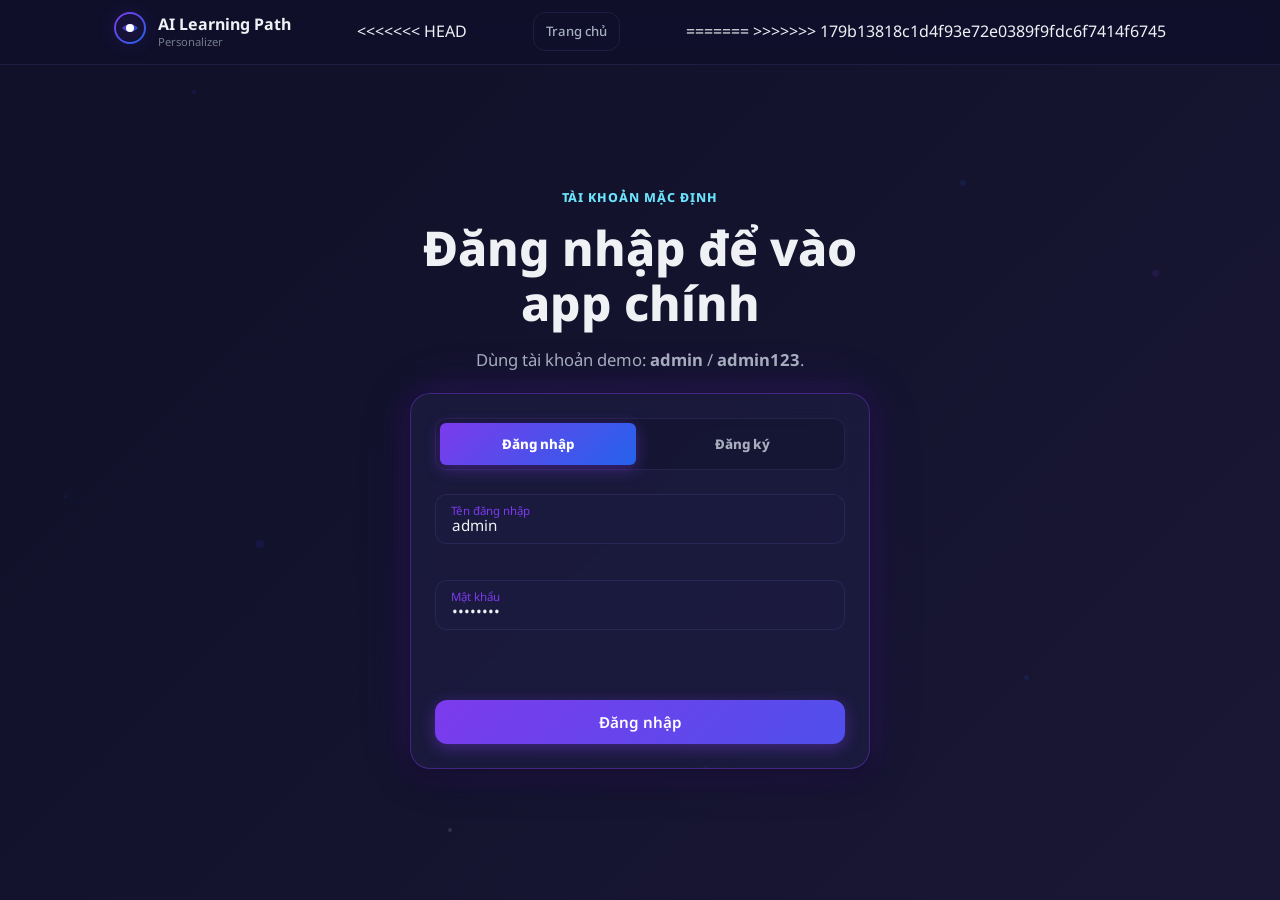
==== commit bdda8840: "update" ====
--- a/codebase/frontend/auth.html
+++ b/codebase/frontend/auth.html
@@ -46,7 +46,7 @@
         <div class="auth-copy">
           <span class="auth-kicker">Tài khoản mặc định</span>
           <h1>Đăng nhập để vào app chính</h1>
-          <p>Dùng tài khoản demo: <strong>admin</strong> / <strong>admin</strong>.</p>
+          <p>Dùng tài khoản demo: <strong>admin</strong> / <strong>admin123</strong>.</p>
         </div>
 
         <div class="auth-card">
@@ -61,7 +61,7 @@
               <label for="login-email">Tên đăng nhập</label>
             </div>
             <div class="form-group floating-label-group">
-              <input type="password" id="login-password" placeholder=" " autocomplete="current-password" value="admin" required />
+              <input type="password" id="login-password" placeholder=" " autocomplete="current-password" value="admin123" required />
               <label for="login-password">Mật khẩu</label>
             </div>
             <div class="field-error auth-error" id="login-error"></div>
--- a/codebase/frontend/src/styles.css
+++ b/codebase/frontend/src/styles.css
@@ -1617,6 +1617,122 @@
   text-align: right;
 }
 .msg.user .msg-time { text-align: left; }
+
+.chat-trace {
+  margin-top: var(--sp-2);
+  max-width: min(760px, 100%);
+  border: 1px solid hsla(218,46%,44%,0.38);
+  border-radius: var(--radius-md);
+  background: hsla(0,0%,100%,0.95);
+  overflow: hidden;
+  color: #111827;
+}
+
+.chat-trace summary {
+  cursor: pointer;
+  list-style: none;
+  display: flex;
+  align-items: center;
+  justify-content: space-between;
+  gap: var(--sp-2);
+  padding: var(--sp-3) var(--sp-3);
+  color: #ffffff;
+  background: #315a8d;
+  border-bottom: 3px solid #d73f3f;
+  font-size: 0.9rem;
+  font-weight: 700;
+}
+
+.chat-trace summary::-webkit-details-marker { display: none; }
+
+.trace-summary-status {
+  color: rgba(255,255,255,0.78);
+  font-weight: 600;
+}
+
+.trace-list {
+  display: grid;
+  gap: var(--sp-3);
+  margin: 0;
+  padding: var(--sp-3);
+  list-style: none;
+}
+
+.trace-step {
+  display: grid;
+  gap: var(--sp-2);
+  padding: 0;
+  background: transparent;
+  border: 0;
+}
+
+.trace-step.trace-error .trace-observation-card { border-color: #dc2626; }
+.trace-step.trace-blocked .trace-observation-card { border-color: #d97706; }
+.trace-step.trace-success .trace-observation-card { border-color: #d7d7d7; }
+
+.trace-thought-card,
+.trace-observation-card,
+.trace-final-answer {
+  border-radius: 7px;
+  padding: var(--sp-3);
+  box-shadow: 0 1px 2px rgba(15,23,42,0.08);
+}
+
+.trace-thought-card {
+  background: #fff7f8;
+  border: 1px solid #efb8c1;
+}
+
+.trace-observation-card {
+  position: relative;
+  background: #f9fafb;
+  border: 1px solid #d7d7d7;
+}
+
+.trace-final-answer {
+  margin: 0 var(--sp-3) var(--sp-3);
+  background: #f0fff4;
+  border: 1px solid #22c55e;
+  color: #111827;
+  font-size: 0.9rem;
+  line-height: 1.6;
+}
+
+.trace-step-status {
+  position: absolute;
+  top: 8px;
+  right: 10px;
+  color: #64748b;
+  text-transform: uppercase;
+  font-size: 0.64rem;
+  font-weight: 800;
+}
+
+.trace-line {
+  font-size: 0.86rem;
+  line-height: 1.55;
+  color: #111827;
+  margin-top: 5px;
+}
+
+.trace-line-main {
+  padding-right: 72px;
+}
+
+.trace-line code {
+  color: #111827;
+  background: #ececf3;
+  padding: 2px 7px;
+  border-radius: 4px;
+  white-space: normal;
+  word-break: break-word;
+}
+
+.trace-line strong,
+.trace-final-answer strong {
+  color: #0f172a;
+  font-weight: 800;
+}
 
 /* Typing indicator */
 .typing-indicator {
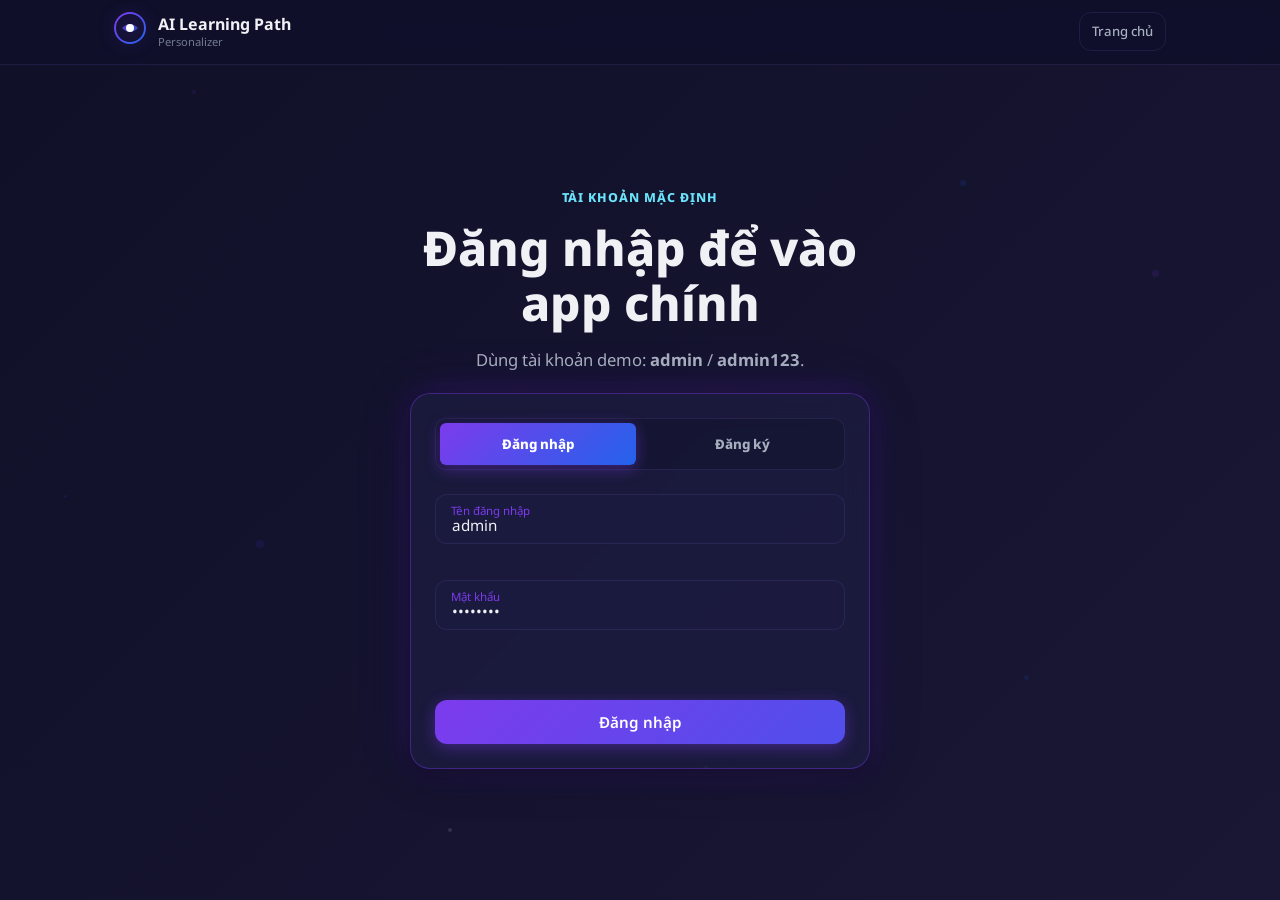
==== commit bc18aaac: "fix: resolve merge conflicts across all frontend files Co-Authored-By: Claude Sonnet 4.6 <noreply@an" ====
--- a/codebase/frontend/auth.html
+++ b/codebase/frontend/auth.html
@@ -33,10 +33,7 @@
           <span class="logo-sub">Personalizer</span>
         </div>
       </a>
-<<<<<<< HEAD
       <a class="btn-ghost btn-sm" href="index.html">Trang chủ</a>
-=======
->>>>>>> 179b13818c1d4f93e72e0389f9fdc6f7414f6745
     </div>
   </header>
 
--- a/codebase/frontend/src/styles.css
+++ b/codebase/frontend/src/styles.css
@@ -838,13 +838,10 @@
   width: 100%;
 }
 
-<<<<<<< HEAD
-=======
 .page-workspace:not(.chat-expanded) .workspace-results .split-workspace {
   grid-template-columns: minmax(0, 75fr) minmax(260px, 25fr) !important;
 }
 
->>>>>>> 179b13818c1d4f93e72e0389f9fdc6f7414f6745
 .page-workspace.summary-hidden .confidence-header,
 .page-workspace.summary-hidden #fallback-alert,
 .page-workspace.summary-hidden #failure-alert {
@@ -1490,11 +1487,7 @@
 /* ─── SPLIT WORKSPACE ───────────────────────────────────────── */
 .split-workspace {
   display: grid;
-<<<<<<< HEAD
-  grid-template-columns: minmax(0, 1fr) minmax(360px, 0.95fr);
-=======
   grid-template-columns: minmax(0, 3fr) minmax(280px, 1fr);
->>>>>>> 179b13818c1d4f93e72e0389f9fdc6f7414f6745
   gap: var(--sp-5);
   align-items: stretch;
 }
@@ -2465,14 +2458,10 @@
   .page-workspace { overflow: auto; height: auto; min-height: 100vh; }
   .page-workspace .workspace-page-shell { height: auto; min-height: calc(100vh - 58px); overflow: visible; }
   .page-workspace .workspace-results { height: auto; }
-<<<<<<< HEAD
-  .page-workspace .workspace-results .split-workspace { height: auto; }
-=======
   .page-workspace .workspace-results .split-workspace {
     height: auto;
     grid-template-columns: 1fr !important;
   }
->>>>>>> 179b13818c1d4f93e72e0389f9fdc6f7414f6745
   .page-workspace .workspace-results .chat-container { height: 480px; }
   .page-workspace .workspace-results .roadmap-panel { min-height: 480px; }
   .page-workspace.chat-expanded { overflow: hidden; height: 100vh; min-height: 0; }
